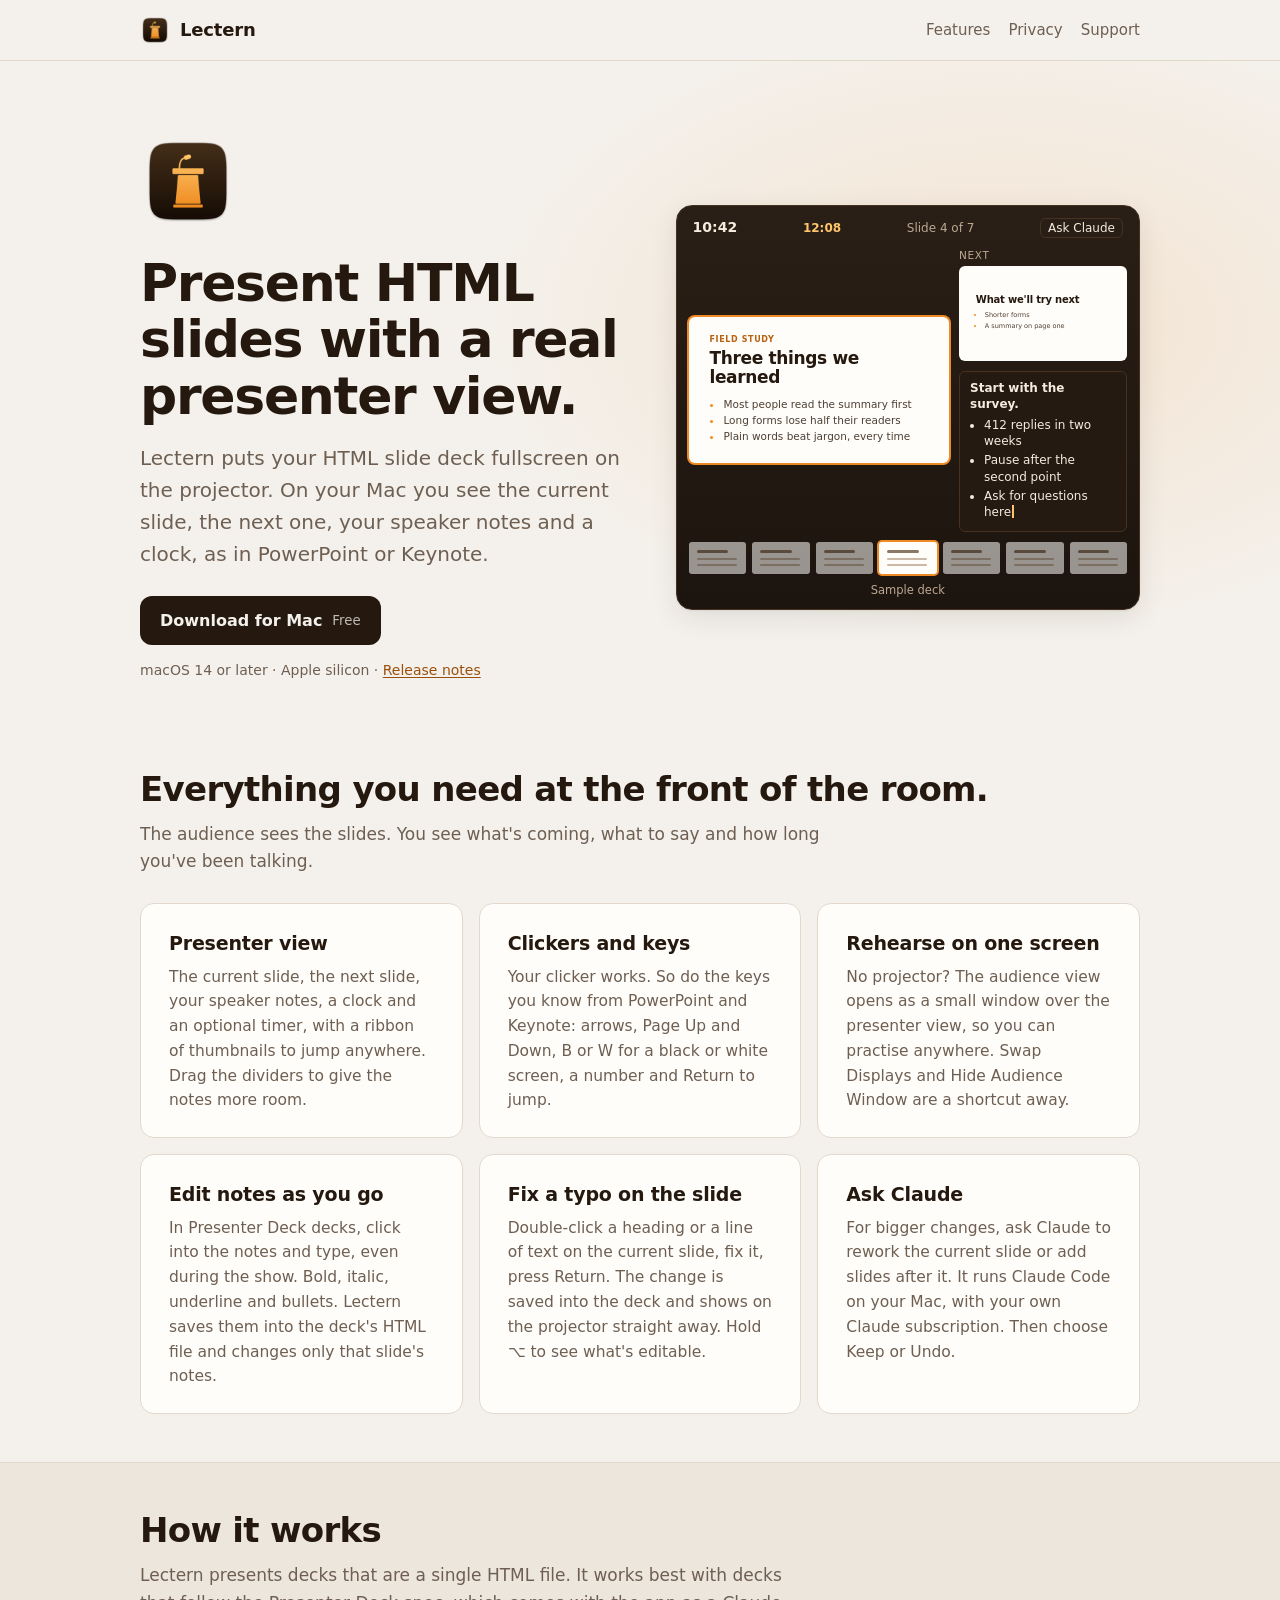
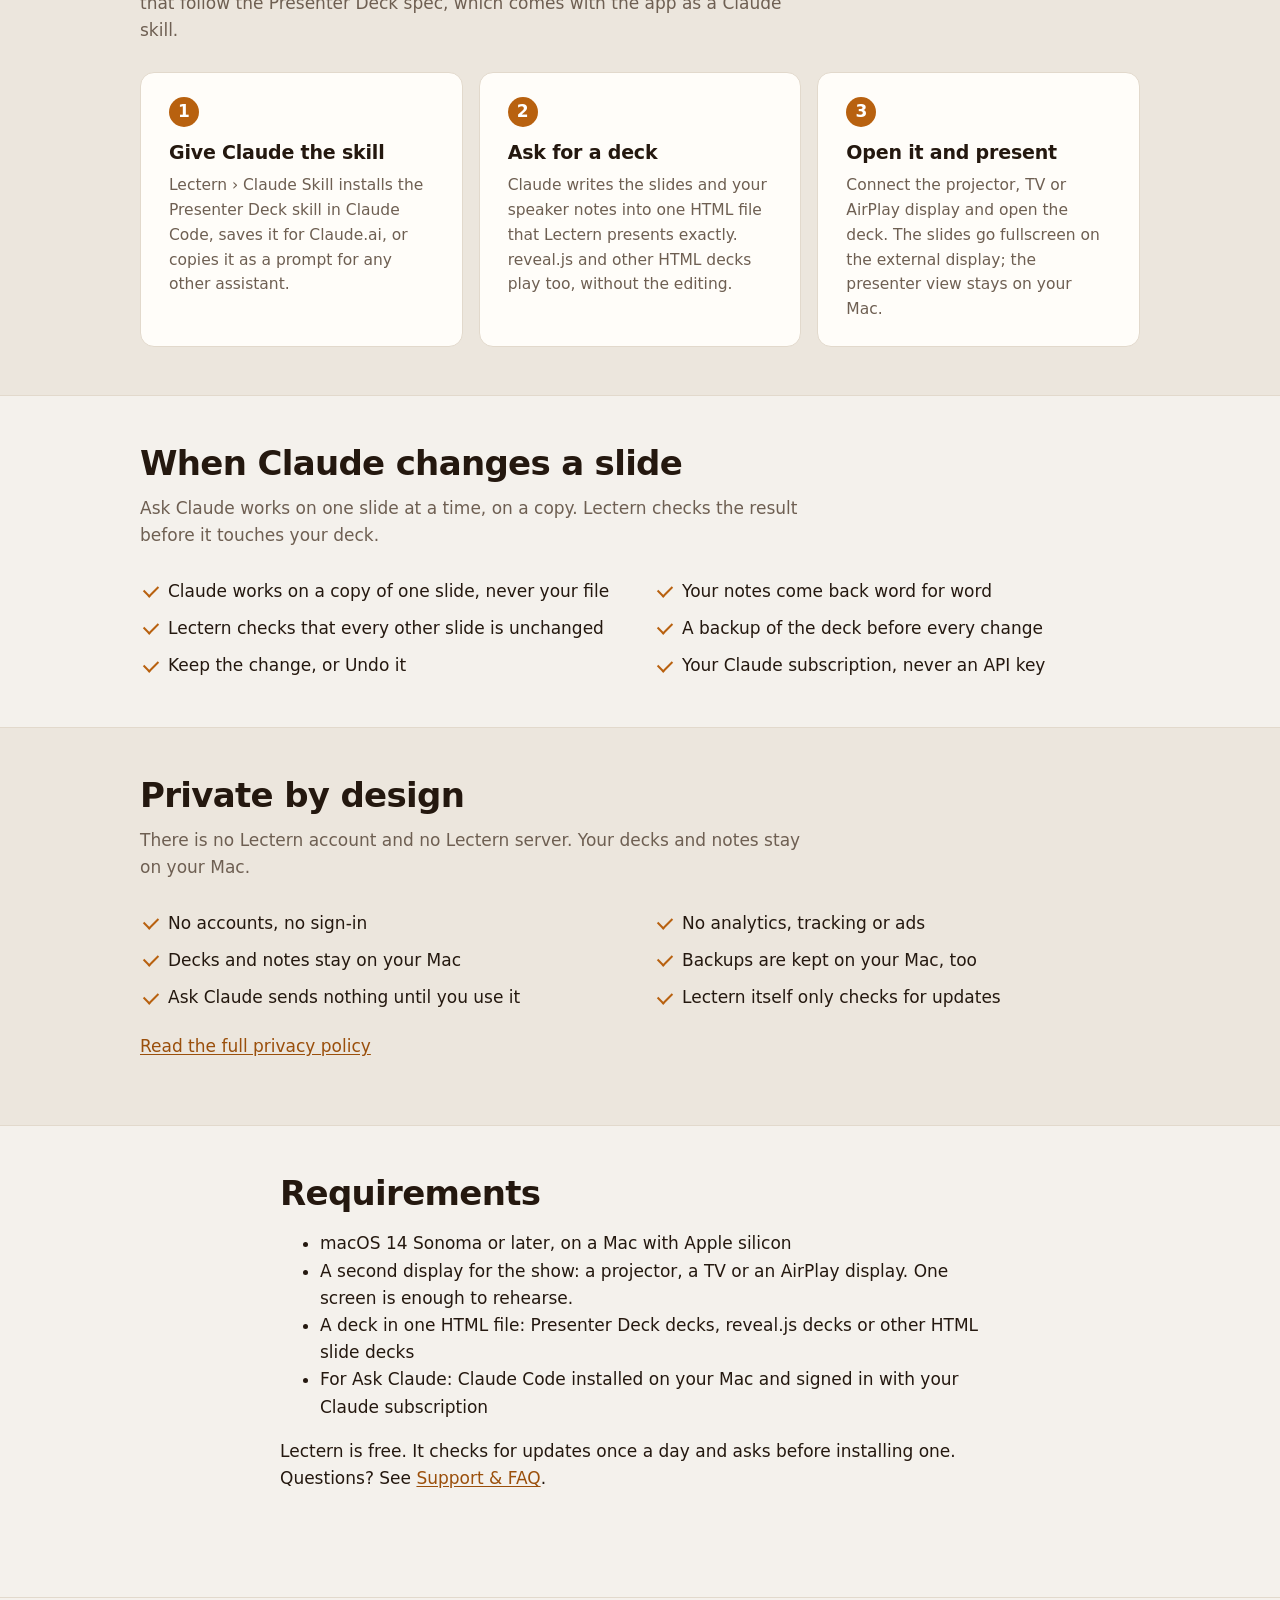
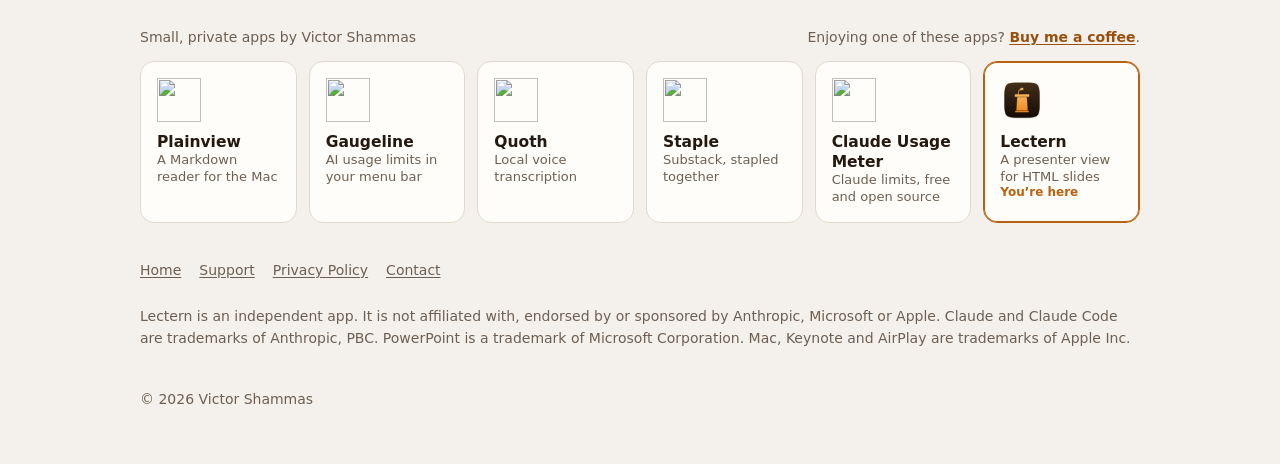
==== docs/index.html @ 452868f9 "Lectern website in docs/, and a README for the public repo The product, support and privacy pages fo" ====
<!doctype html>
<html lang="en">
<head>
<meta charset="utf-8">
<meta name="viewport" content="width=device-width, initial-scale=1">
<title>Lectern: a presenter view for HTML slides on your Mac</title>
<meta name="description" content="Lectern presents HTML slide decks on your Mac with a presenter view like PowerPoint's: current and next slide, speaker notes, a clock and thumbnails. Works with clickers. Edit notes during the show. Free download for macOS 14 or later.">
<meta name="color-scheme" content="light dark">
<meta property="og:title" content="Lectern">
<meta property="og:description" content="A presenter view for HTML slide decks on your Mac. The slides on the projector, your notes on your laptop.">
<meta property="og:image" content="https://victorshammas.com/lectern/icon.png">
<link rel="icon" type="image/png" href="favicon.png">
<link rel="apple-touch-icon" href="apple-touch-icon.png">
<link rel="stylesheet" href="style.css">
</head>
<body>
<header class="site-header">
  <div class="wrap">
    <a class="brand" href="./"><img src="icon.png" alt="" width="30" height="30">Lectern</a>
    <nav class="nav" aria-label="Main">
      <a href="#features" class="hide-sm">Features</a>
      <a href="#privacy" class="hide-sm">Privacy</a>
      <a href="support.html">Support</a>
    </nav>
  </div>
</header>

<main>
  <section class="hero">
    <div class="wrap">
      <div>
        <img class="hero-icon" src="icon.png" alt="Lectern app icon" width="96" height="96">
        <h1>Present HTML slides with a real presenter view.</h1>
        <p class="lede">Lectern puts your HTML slide deck fullscreen on the projector. On your Mac you see the current slide, the next one, your speaker notes and a clock, as in PowerPoint or Keynote.</p>
        <div class="cta-row">
          <a class="btn" href="https://github.com/victor-shammas/lectern/releases/latest/download/Lectern.dmg">Download for Mac <small>Free</small></a>
          <span class="fineprint">macOS 14 or later · Apple silicon · <a href="https://github.com/victor-shammas/lectern/releases/latest">Release notes</a></span>
        </div>
      </div>

      <figure class="mock" aria-label="Illustration of Lectern's presenter view with a sample deck" role="img">
        <div class="pv-top"><b>10:42</b><span class="pv-timer">12:08</span><span>Slide 4 of 7</span><span class="pv-ask">Ask Claude</span></div>
        <div class="pv-main">
          <div class="slide pv-current">
            <div class="kicker">Field study</div>
            <div class="title">Three things we learned</div>
            <ul><li>Most people read the summary first</li><li>Long forms lose half their readers</li><li>Plain words beat jargon, every time</li></ul>
          </div>
          <div class="pv-side">
            <div class="pv-next">
              <p class="pv-label">Next</p>
              <div class="slide"><div class="title">What we'll try next</div><ul><li>Shorter forms</li><li>A summary on page one</li></ul></div>
            </div>
            <div class="pv-notes">
              <p><strong>Start with the survey.</strong></p>
              <ul><li>412 replies in two weeks</li><li>Pause after the second point</li><li>Ask for questions here<span class="caret"></span></li></ul>
            </div>
          </div>
        </div>
        <div class="pv-ribbon" aria-hidden="true"><i></i><i></i><i></i><i class="on"></i><i></i><i></i><i></i></div>
        <p class="demo">Sample deck</p>
      </figure>
    </div>
  </section>

  <section id="features">
    <div class="wrap">
      <h2>Everything you need at the front of the room.</h2>
      <p class="section-lede">The audience sees the slides. You see what's coming, what to say and how long you've been talking.</p>
      <div class="grid">
        <div class="card"><h3>Presenter view</h3><p>The current slide, the next slide, your speaker notes, a clock and an optional timer, with a ribbon of thumbnails to jump anywhere. Drag the dividers to give the notes more room.</p></div>
        <div class="card"><h3>Clickers and keys</h3><p>Your clicker works. So do the keys you know from PowerPoint and Keynote: arrows, Page Up and Down, B or W for a black or white screen, a number and Return to jump.</p></div>
        <div class="card"><h3>Rehearse on one screen</h3><p>No projector? The audience view opens as a small window over the presenter view, so you can practise anywhere. Swap Displays and Hide Audience Window are a shortcut away.</p></div>
        <div class="card"><h3>Edit notes as you go</h3><p>In Presenter Deck decks, click into the notes and type, even during the show. Bold, italic, underline and bullets. Lectern saves them into the deck's HTML file and changes only that slide's notes.</p></div>
        <div class="card"><h3>Fix a typo on the slide</h3><p>Double-click a heading or a line of text on the current slide, fix it, press Return. The change is saved into the deck and shows on the projector straight away. Hold ⌥ to see what's editable.</p></div>
        <div class="card"><h3>Ask Claude</h3><p>For bigger changes, ask Claude to rework the current slide or add slides after it. It runs Claude Code on your Mac, with your own Claude subscription. Then choose Keep or Undo.</p></div>
      </div>
    </div>
  </section>

  <section class="band" id="how">
    <div class="wrap">
      <h2>How it works</h2>
      <p class="section-lede">Lectern presents decks that are a single HTML file. It works best with decks that follow the Presenter Deck spec, which comes with the app as a Claude skill.</p>
      <div class="steps">
        <div class="card"><h3>Give Claude the skill</h3><p>Lectern › Claude Skill installs the Presenter Deck skill in Claude Code, saves it for Claude.ai, or copies it as a prompt for any other assistant.</p></div>
        <div class="card"><h3>Ask for a deck</h3><p>Claude writes the slides and your speaker notes into one HTML file that Lectern presents exactly. reveal.js and other HTML decks play too, without the editing.</p></div>
        <div class="card"><h3>Open it and present</h3><p>Connect the projector, TV or AirPlay display and open the deck. The slides go fullscreen on the external display; the presenter view stays on your Mac.</p></div>
      </div>
    </div>
  </section>

  <section id="claude">
    <div class="wrap">
      <h2>When Claude changes a slide</h2>
      <p class="section-lede">Ask Claude works on one slide at a time, on a copy. Lectern checks the result before it touches your deck.</p>
      <ul class="checks">
        <li>Claude works on a copy of one slide, never your file</li>
        <li>Your notes come back word for word</li>
        <li>Lectern checks that every other slide is unchanged</li>
        <li>A backup of the deck before every change</li>
        <li>Keep the change, or Undo it</li>
        <li>Your Claude subscription, never an API key</li>
      </ul>
    </div>
  </section>

  <section class="band" id="privacy">
    <div class="wrap">
      <h2>Private by design</h2>
      <p class="section-lede">There is no Lectern account and no Lectern server. Your decks and notes stay on your Mac.</p>
      <ul class="checks">
        <li>No accounts, no sign-in</li>
        <li>No analytics, tracking or ads</li>
        <li>Decks and notes stay on your Mac</li>
        <li>Backups are kept on your Mac, too</li>
        <li>Ask Claude sends nothing until you use it</li>
        <li>Lectern itself only checks for updates</li>
      </ul>
      <p style="margin-top:22px"><a href="privacy.html">Read the full privacy policy</a></p>
    </div>
  </section>

  <section>
    <div class="wrap narrow">
      <h2>Requirements</h2>
      <ul>
        <li>macOS 14 Sonoma or later, on a Mac with Apple silicon</li>
        <li>A second display for the show: a projector, a TV or an AirPlay display. One screen is enough to rehearse.</li>
        <li>A deck in one HTML file: Presenter Deck decks, reveal.js decks or other HTML slide decks</li>
        <li>For Ask Claude: Claude Code installed on your Mac and signed in with your Claude subscription</li>
      </ul>
      <p>Lectern is free. It checks for updates once a day and asks before installing one. Questions? See <a href="support.html">Support &amp; FAQ</a>.</p>
    </div>
  </section>
</main>

<section class="app-bar" aria-label="Apps by Victor Shammas">
  <div class="wrap">
    <div class="app-bar-head">
      <p class="app-bar-title"><a href="https://victorshammas.com/apps/">Small, private apps by Victor Shammas</a></p>
      <p class="app-bar-coffee">Enjoying one of these apps? <a href="https://buymeacoffee.com/victorshammas">Buy me a coffee</a>.</p>
    </div>
    <div class="app-tiles">
      <a class="app-tile" href="https://victorshammas.com/plainview/"><img src="https://victorshammas.com/plainview/icon.png" alt="" width="44" height="44"><span><strong>Plainview</strong><small>A Markdown reader for the Mac</small></span></a>
      <a class="app-tile" href="https://victorshammas.com/gaugeline/"><img src="https://victorshammas.com/gaugeline/icon.png" alt="" width="44" height="44"><span><strong>Gaugeline</strong><small>AI usage limits in your menu bar</small></span></a>
      <a class="app-tile" href="https://victorshammas.com/quoth/"><img src="https://victorshammas.com/quoth/icon.png" alt="" width="44" height="44"><span><strong>Quoth</strong><small>Local voice transcription</small></span></a>
      <a class="app-tile" href="https://victorshammas.com/staple/"><img src="https://victorshammas.com/staple/icon.png" alt="" width="44" height="44"><span><strong>Staple</strong><small>Substack, stapled together</small></span></a>
      <a class="app-tile" href="https://victorshammas.com/claude-usage-meter/"><img src="https://victorshammas.com/claude-usage-meter/icon.png" alt="" width="44" height="44"><span><strong>Claude Usage Meter</strong><small>Claude limits, free and open source</small></span></a>
      <a class="app-tile current" aria-current="page" href="https://victorshammas.com/lectern/"><img src="icon.png" alt="" width="44" height="44"><span><strong>Lectern</strong><small>A presenter view for HTML slides</small><em>You’re here</em></span></a>
    </div>
  </div>
</section>

<footer>
  <div class="wrap">
    <nav aria-label="Footer"><a href="./">Home</a><a href="support.html">Support</a><a href="privacy.html">Privacy Policy</a><a href="mailto:contact+lectern@victorshammas.com">Contact</a></nav>
    <p>Lectern is an independent app. It is not affiliated with, endorsed by or sponsored by Anthropic, Microsoft or Apple. Claude and Claude Code are trademarks of Anthropic, PBC. PowerPoint is a trademark of Microsoft Corporation. Mac, Keynote and AirPlay are trademarks of Apple Inc.</p>
    <p>© 2026 Victor Shammas</p>
  </div>
</footer>
</body>
</html>
---- docs/style.css ----
/* Lectern site: one stylesheet, no external fonts, scripts or trackers. Shared with Plainview, Gaugeline and Quoth, apart from the hero mock. */
:root {
  /* Brand palette, matching the app icon: espresso (#46321F → #1C140E), amber (#FFC56A → #EE8A25), cream (#FFF1DC). */
  --bg: #f4f1ec;
  --surface: #fffdf9;
  --surface-2: #ece6dd;
  --text: #24180f;
  --muted: #6e5f52;
  --line: #e2d9cc;
  --accent: #b8610f;
  --accent-ink: #ffffff;
  --link: #9a4f0b;
  --glow: rgba(238, 138, 37, .14);
  --ok: #3fa66b;
  --warn: #e8a33a;
  --bad: #e0563a;
  --track: #e7dfd3;
  --code-bg: #ede6dc;
  --shadow: 0 1px 2px rgba(36, 24, 15, .06), 0 8px 28px rgba(36, 24, 15, .09);
  --radius: 14px;
  color-scheme: light dark;
}
@media (prefers-color-scheme: dark) {
  :root {
    --bg: #1c140e;
    --surface: #2a1f16;
    --surface-2: #241a12;
    --text: #f6ebdd;
    --muted: #bca892;
    --line: #46321f;
    --accent: #ffb457;
    --accent-ink: #1c140e;
    --link: #ffc56a;
    --glow: rgba(255, 197, 106, .12);
    --track: #46321f;
    --code-bg: #33261b;
    --shadow: 0 1px 2px rgba(0, 0, 0, .35), 0 10px 30px rgba(0, 0, 0, .4);
  }
}

* { box-sizing: border-box; }
html { -webkit-text-size-adjust: 100%; }
body {
  margin: 0;
  background: var(--bg);
  color: var(--text);
  font: 17px/1.6 -apple-system, BlinkMacSystemFont, "SF Pro Text", "Segoe UI", system-ui, sans-serif;
  -webkit-font-smoothing: antialiased;
}
a { color: var(--link); text-underline-offset: 2px; }
a:hover { text-decoration-thickness: 2px; }
img { max-width: 100%; height: auto; }
code, kbd {
  font: .9em/1.4 ui-monospace, "SF Mono", Menlo, monospace;
  background: var(--code-bg);
  border-radius: 6px;
  padding: .12em .4em;
  overflow-wrap: anywhere;
}
pre {
  background: var(--code-bg);
  border-radius: 10px;
  padding: 14px 16px;
  overflow-x: auto;
  font: 14px/1.5 ui-monospace, "SF Mono", Menlo, monospace;
}
pre code { background: none; padding: 0; }

.wrap { max-width: 1040px; margin: 0 auto; padding: 0 20px; }
.narrow { max-width: 760px; }

/* Header */
.site-header { border-bottom: 1px solid var(--line); background: color-mix(in srgb, var(--bg) 88%, transparent); position: sticky; top: 0; backdrop-filter: saturate(160%) blur(12px); -webkit-backdrop-filter: saturate(160%) blur(12px); z-index: 10; }
.site-header .wrap { display: flex; align-items: center; justify-content: space-between; gap: 16px; height: 60px; }
.brand { display: flex; align-items: center; gap: 10px; font-weight: 700; font-size: 18px; color: var(--text); text-decoration: none; letter-spacing: -.01em; }
.brand img { width: 30px; height: 30px; }
.nav { display: flex; gap: 18px; font-size: 15px; }
.nav a { color: var(--muted); text-decoration: none; }
.nav a:hover, .nav a[aria-current="page"] { color: var(--text); }

/* Hero */
.hero { padding: 72px 0 40px; background: radial-gradient(60% 70% at 78% 40%, var(--glow), transparent 70%); }
.hero .wrap { display: grid; grid-template-columns: 1.05fr 1fr; gap: 48px; align-items: center; }
.hero-icon { width: 96px; height: 96px; margin-bottom: 18px; }
h1 { font-size: clamp(34px, 5vw, 52px); line-height: 1.08; letter-spacing: -.025em; margin: 0 0 18px; }
.lede { font-size: 20px; color: var(--muted); margin: 0 0 26px; max-width: 34em; }
.cta-row { display: flex; flex-wrap: wrap; align-items: center; gap: 14px 18px; }
.btn {
  display: inline-flex; align-items: center; gap: 10px;
  background: var(--text); color: var(--bg);
  padding: 12px 20px; border-radius: 12px;
  font-weight: 600; text-decoration: none; font-size: 16px;
}
.btn:hover { opacity: .9; }
.btn small { font-weight: 500; opacity: .75; }
.fineprint { color: var(--muted); font-size: 14px; }

/* Presenter view mock (pure CSS, sample deck): the laptop screen during a show. */
.mock { margin: 0; background: linear-gradient(#2a1f16, #1c140e); border: 1px solid #46321f; border-radius: 16px; box-shadow: var(--shadow); padding: 12px 12px 10px; color: #f6ebdd; font-size: 12px; line-height: 1.35; }
.pv-top { display: flex; justify-content: space-between; align-items: center; gap: 10px; padding: 0 4px 10px; color: #bca892; font-variant-numeric: tabular-nums; }
.pv-top b { color: #f6ebdd; font-weight: 600; font-size: 14px; }
.pv-top .pv-timer { color: #ffc56a; font-weight: 600; }
.pv-top .pv-ask { border: 1px solid #46321f; border-radius: 6px; padding: 1px 7px; color: #f6ebdd; }
.pv-main { display: grid; grid-template-columns: 1.55fr 1fr; gap: 10px; align-items: center; }
.pv-side { display: grid; grid-template-rows: auto 1fr; gap: 10px; min-width: 0; }
.slide { background: #fffdf9; color: #24180f; border-radius: 6px; aspect-ratio: 16 / 9; padding: 7% 8%; overflow: hidden; display: flex; flex-direction: column; justify-content: center; }
.slide .kicker { color: #b8610f; font-weight: 700; font-size: 8px; letter-spacing: .08em; text-transform: uppercase; margin-bottom: 4px; }
.slide .title { font-weight: 700; font-size: 17px; letter-spacing: -.02em; line-height: 1.1; margin-bottom: 8px; }
.slide ul { margin: 0; padding-left: 14px; font-size: 10.5px; color: #4d3f33; }
.slide li { margin: 2px 0; }
.slide li::marker { color: #ee8a25; }
.pv-current { box-shadow: 0 0 0 2px #ee8a25; }
.pv-label { color: #bca892; font-size: 10.5px; text-transform: uppercase; letter-spacing: .06em; margin: 0 0 4px; }
.pv-next .slide { padding: 9% 10%; }
.pv-next .slide .title { font-size: 10px; margin-bottom: 4px; }
.pv-next .slide ul { font-size: 6.5px; padding-left: 9px; }
.pv-notes { background: #241a12; border: 1px solid #46321f; border-radius: 6px; padding: 8px 10px; font-size: 12px; min-height: 0; }
.pv-notes p { margin: 0 0 5px; }
.pv-notes ul { margin: 0; padding-left: 14px; }
.pv-notes li { margin: 0 0 3px; }
.pv-notes .caret { display: inline-block; width: 1.5px; height: 1.05em; background: #ffc56a; vertical-align: -.15em; margin-left: 1px; }
.pv-ribbon { display: grid; grid-template-columns: repeat(7, 1fr); gap: 6px; margin-top: 10px; }
.pv-ribbon i { aspect-ratio: 16 / 9; border-radius: 3px; background: #fffdf9; opacity: .55; position: relative; }
.pv-ribbon i::before, .pv-ribbon i::after { content: ""; position: absolute; left: 14%; height: 9%; border-radius: 2px; background: #c9b9a6; }
.pv-ribbon i::before { top: 26%; width: 55%; background: #8a7865; }
.pv-ribbon i::after { top: 48%; width: 70%; box-shadow: 0 6px 0 #c9b9a6; }
.pv-ribbon i.on { opacity: 1; box-shadow: 0 0 0 2px #ee8a25; }
.mock .demo { color: #bca892; font-size: 11.5px; text-align: center; margin: 9px 0 0; }

/* Sections */
section { padding: 48px 0; }
h2 { font-size: clamp(26px, 3.4vw, 34px); letter-spacing: -.02em; line-height: 1.15; margin: 0 0 12px; }
h3 { font-size: 19px; margin: 0 0 6px; letter-spacing: -.01em; }
.section-lede { color: var(--muted); margin: 0 0 28px; max-width: 40em; }
.grid { display: grid; grid-template-columns: repeat(3, 1fr); gap: 16px; }
.card { background: var(--surface); border: 1px solid var(--line); border-radius: var(--radius); padding: 24px 28px; }
.card p { margin: 0; color: var(--muted); font-size: 15.5px; }
.steps { counter-reset: s; display: grid; grid-template-columns: repeat(3, 1fr); gap: 16px; }
.steps .card::before { counter-increment: s; content: counter(s); display: inline-grid; place-items: center; width: 30px; height: 30px; border-radius: 50%; background: var(--accent); color: var(--accent-ink); font-weight: 700; margin-bottom: 10px; }
.band { background: var(--surface-2); border-block: 1px solid var(--line); }
.checks { list-style: none; padding: 0; margin: 0; display: grid; grid-template-columns: 1fr 1fr; gap: 10px 28px; }
.checks li { padding-left: 28px; position: relative; }
.checks li::before { content: ""; position: absolute; left: 4px; top: .45em; width: 12px; height: 7px; border-left: 2.5px solid var(--accent); border-bottom: 2.5px solid var(--accent); transform: rotate(-45deg); }

/* Docs pages */
.doc { padding: 48px 0 24px; }
.doc h1 { font-size: clamp(30px, 4.4vw, 42px); }
.doc h2 { font-size: 24px; margin-top: 40px; }
.doc h3 { margin-top: 26px; }
.doc p, .doc li { color: var(--text); }
.doc .meta-line { color: var(--muted); margin-top: -6px; }
.tldr { background: var(--surface); border: 1px solid var(--line); border-left: 4px solid var(--accent); border-radius: 10px; padding: 18px 28px; margin: 24px 0; }
.tldr ul { margin: 8px 0 0; padding-left: 20px; }
table { width: 100%; border-collapse: collapse; margin: 16px 0; font-size: 15.5px; display: block; overflow-x: auto; }
th, td { text-align: left; vertical-align: top; padding: 10px 12px; border-bottom: 1px solid var(--line); }
th { color: var(--muted); font-weight: 600; font-size: 14px; }
details { background: var(--surface); border: 1px solid var(--line); border-radius: 12px; padding: 6px 28px; margin: 12px 0; }
details[open] { padding-bottom: 18px; }
summary { cursor: pointer; font-weight: 600; padding: 14px 0; list-style-position: inside; }
summary::-webkit-details-marker { margin-right: 6px; }
details > :not(summary) { margin-left: 0; margin-right: 0; }
summary::marker { color: var(--muted); }
.toc { display: flex; flex-wrap: wrap; gap: 8px; margin: 18px 0 8px; padding: 0; list-style: none; }
.toc a { display: inline-block; padding: 6px 12px; border: 1px solid var(--line); border-radius: 999px; text-decoration: none; color: var(--text); font-size: 14.5px; background: var(--surface); }

/* Footer */
footer { border-top: 1px solid var(--line); margin-top: 40px; padding: 28px 0 40px; color: var(--muted); font-size: 14px; }
footer .wrap { display: grid; gap: 10px; }
footer nav { display: flex; flex-wrap: wrap; gap: 18px; }
footer a { color: var(--muted); }

@media (max-width: 820px) {
  details, .card, .tldr { padding-left: 20px; padding-right: 20px; }
  .hero { padding-top: 40px; }
  .hero .wrap, .grid, .steps { grid-template-columns: 1fr; }
  .hero .wrap { gap: 32px; }
  .checks { grid-template-columns: 1fr; }
  .nav { gap: 14px; }
}
@media (max-width: 600px) {
  .stack thead { display: none; }
  .stack, .stack tbody, .stack tr, .stack td { display: block; width: 100%; }
  .stack tr { border-bottom: 1px solid var(--line); padding: 8px 0; }
  .stack td { border: 0; padding: 4px 0; }
  .stack td:first-child { font-weight: 600; }
  .stack td:not(:first-child)::before { content: attr(data-label) ": "; color: var(--muted); font-weight: 600; }
}
@media (max-width: 420px) {
  .nav a.hide-sm { display: none; }
  body { font-size: 16px; }
  .lede { font-size: 18px; }
}

/* App bar: the family of apps, shared by every site (Plainview, Gaugeline, Quoth, Staple, Claude Usage Meter, Lectern). */
.app-bar { border-top: 1px solid var(--line); margin-top: 40px; padding: 28px 0 8px; }
.app-bar + footer { margin-top: 0; border-top: 0; }
.app-bar-title { color: var(--muted); font-size: 14px; margin: 0 0 12px; }
.app-bar-head { display: flex; flex-wrap: wrap; justify-content: space-between; align-items: baseline; gap: 4px 18px; margin: 0 0 12px; }
.app-bar-head p { margin: 0; color: var(--muted); font-size: 14px; }
.app-bar-title a { color: inherit; text-decoration: none; }
.app-bar-title a:hover { color: var(--text); text-decoration: underline; }
.app-bar-coffee a { color: var(--link); font-weight: 600; }
.app-tiles { display: grid; grid-template-columns: repeat(6, 1fr); gap: 12px; }
.app-tile { display: flex; align-items: center; gap: 12px; padding: 12px 14px; border: 1px solid var(--line); border-radius: var(--radius); background: var(--surface); color: var(--text); text-decoration: none; }
.app-tile:hover { border-color: var(--accent); }
.app-tile img { width: 44px; height: 44px; flex: none; }
.app-tile span { display: grid; line-height: 1.3; }
.app-tile strong { font-size: 15.5px; }
.app-tile small { color: var(--muted); font-size: 13px; }
.app-tile em { color: var(--accent); font-size: 12px; font-style: normal; font-weight: 600; }
.app-tile.current { box-shadow: inset 0 0 0 1px var(--accent); border-color: var(--accent); }
/* Six across: stack icon over text so the names fit. */
@media (min-width: 1001px) {
  .app-tile { flex-direction: column; align-items: flex-start; gap: 10px; padding: 16px; }
}
@media (max-width: 1000px) { .app-tiles { grid-template-columns: repeat(3, 1fr); } }
@media (max-width: 760px) { .app-tiles { grid-template-columns: 1fr 1fr; } }
@media (max-width: 560px) { .app-tiles { grid-template-columns: 1fr; } }

/* Keyboard shortcut table (support page) */
.keys td:first-child { white-space: nowrap; }
.keys kbd { margin-right: 2px; }
@media (max-width: 420px) {
  .mock { padding: 10px 8px 8px; }
  .pv-main { grid-template-columns: 1fr; }
  .pv-side { grid-template-columns: 1fr 1.2fr; grid-template-rows: none; }
}
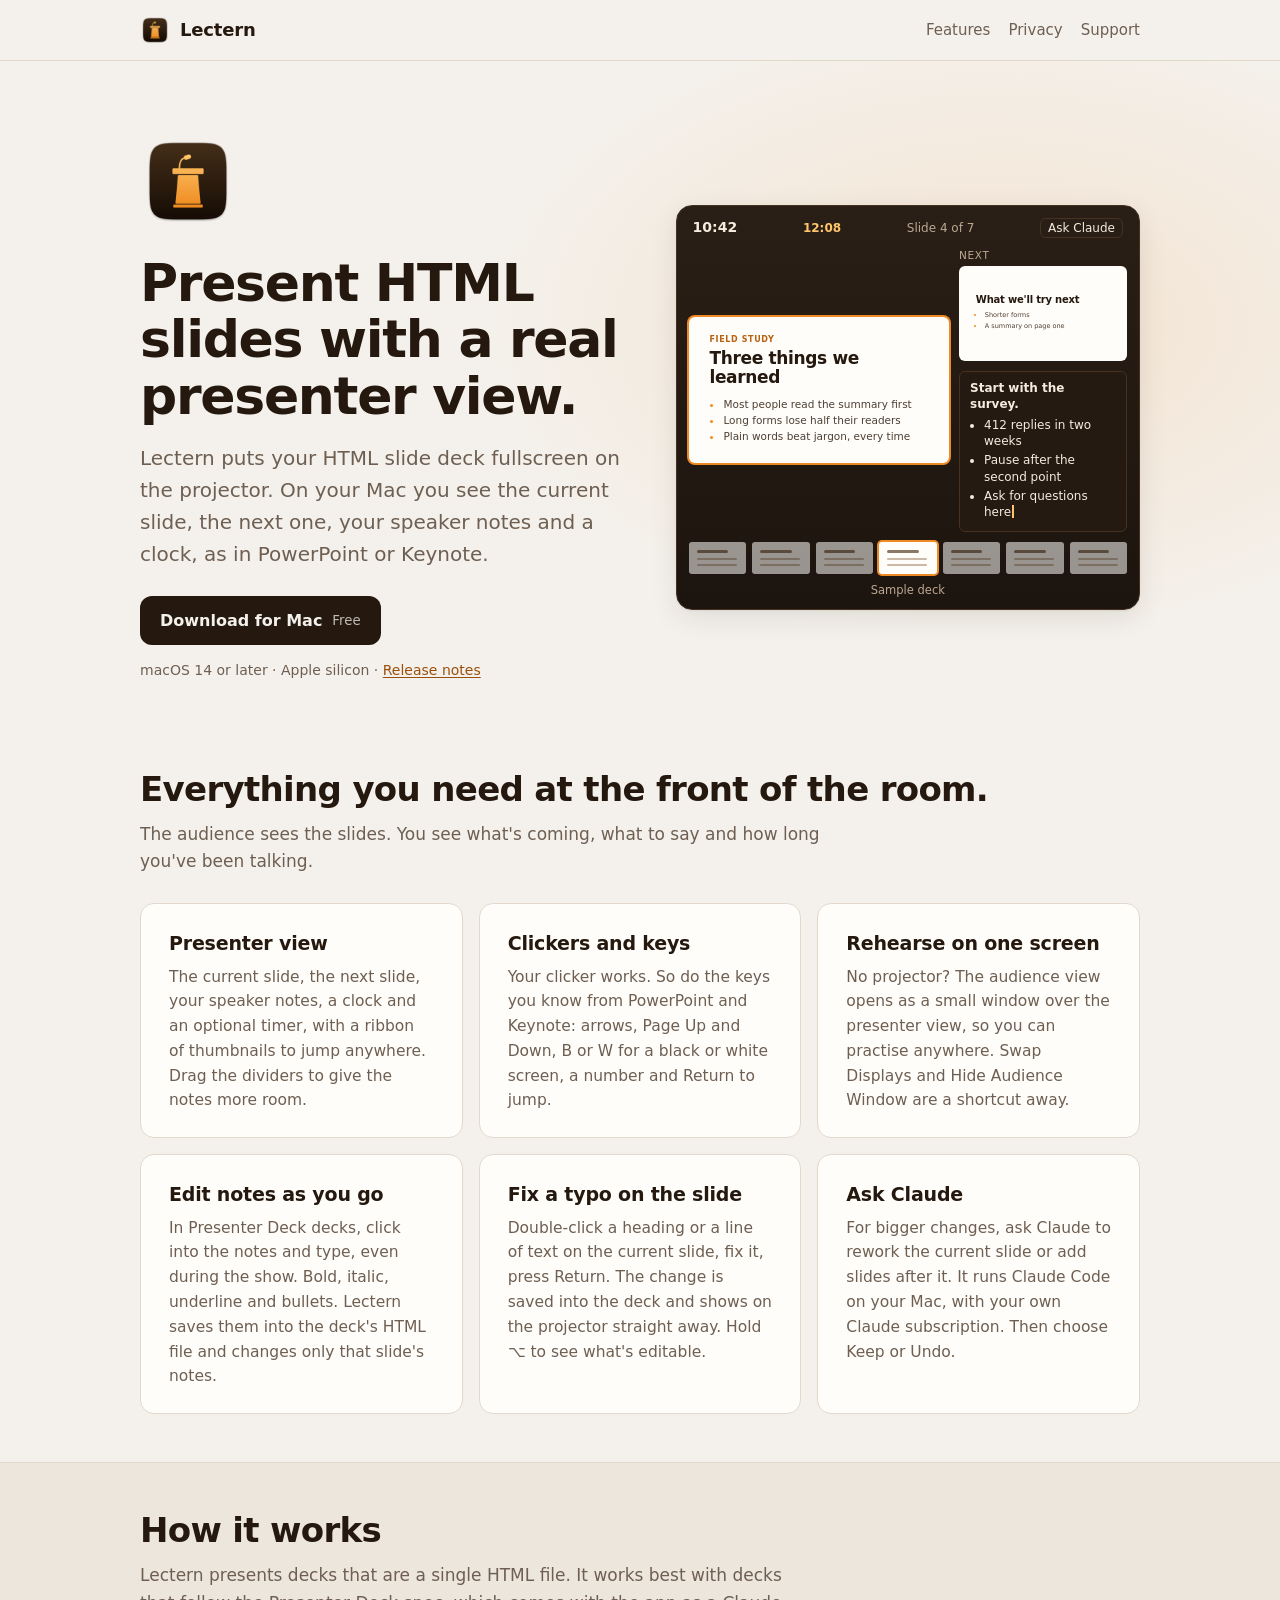
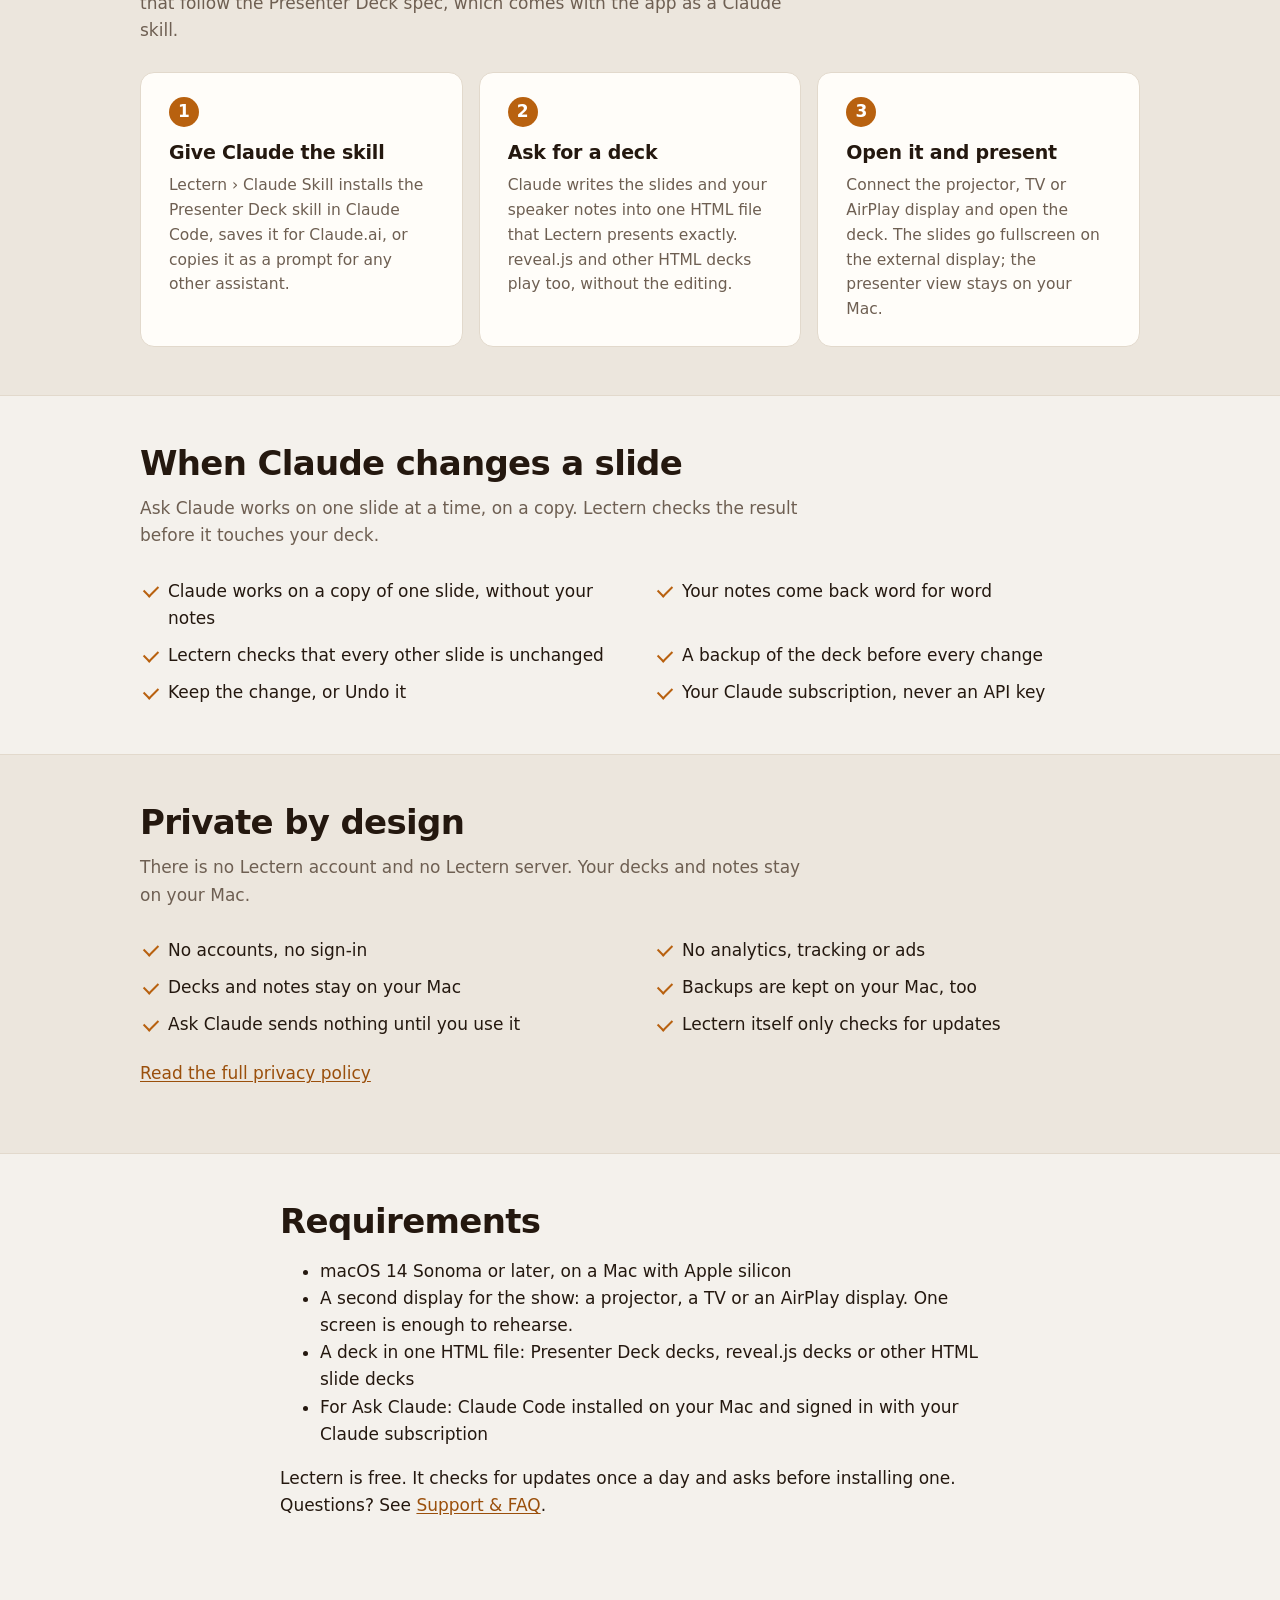
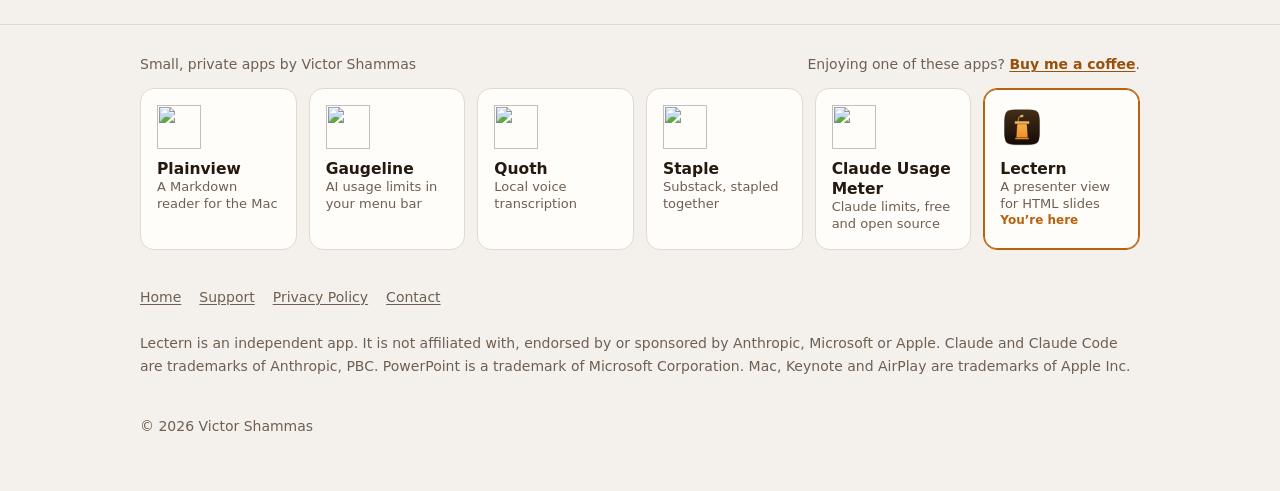
==== commit 15e5ef7c: "Ask Claude copy: Claude never receives any speaker notes The privacy and support pages now list exac" ====
--- a/docs/index.html
+++ b/docs/index.html
@@ -95,7 +95,7 @@
       <h2>When Claude changes a slide</h2>
       <p class="section-lede">Ask Claude works on one slide at a time, on a copy. Lectern checks the result before it touches your deck.</p>
       <ul class="checks">
-        <li>Claude works on a copy of one slide, never your file</li>
+        <li>Claude works on a copy of one slide, without your notes</li>
         <li>Your notes come back word for word</li>
         <li>Lectern checks that every other slide is unchanged</li>
         <li>A backup of the deck before every change</li>
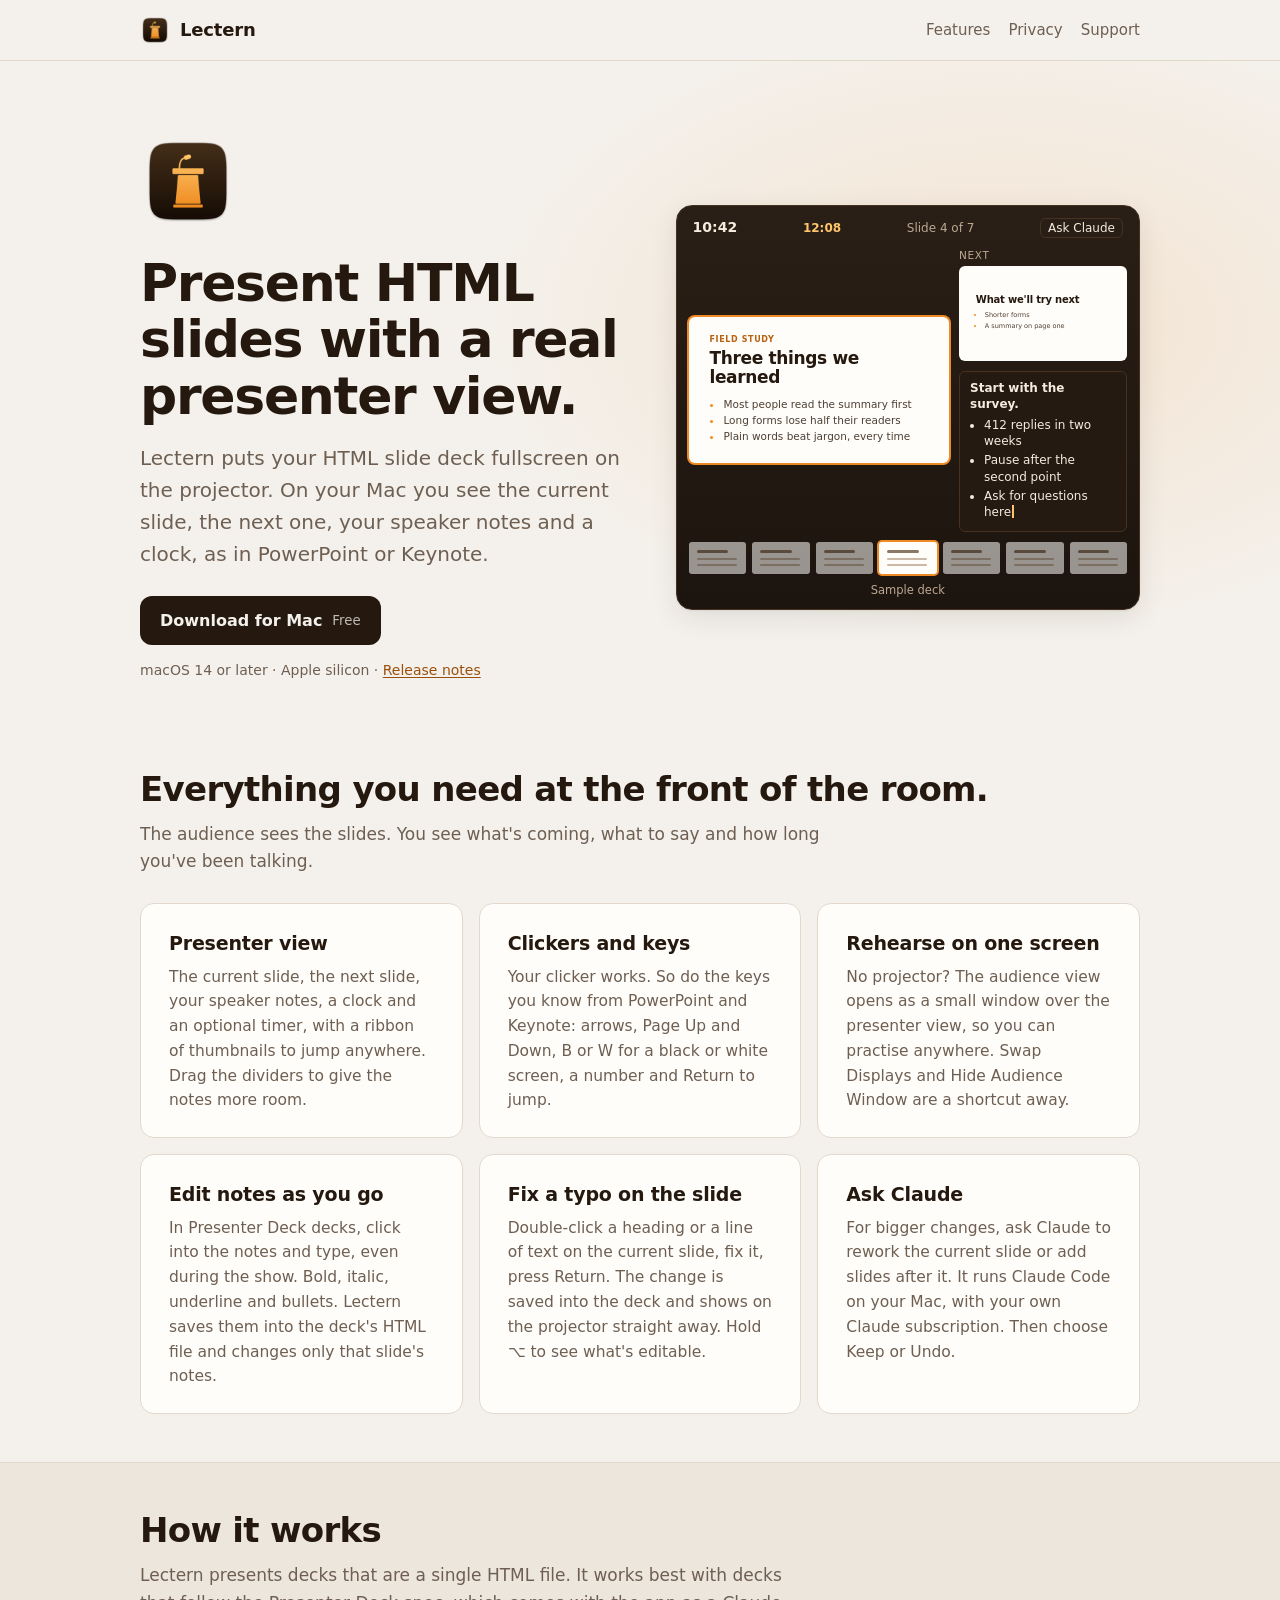
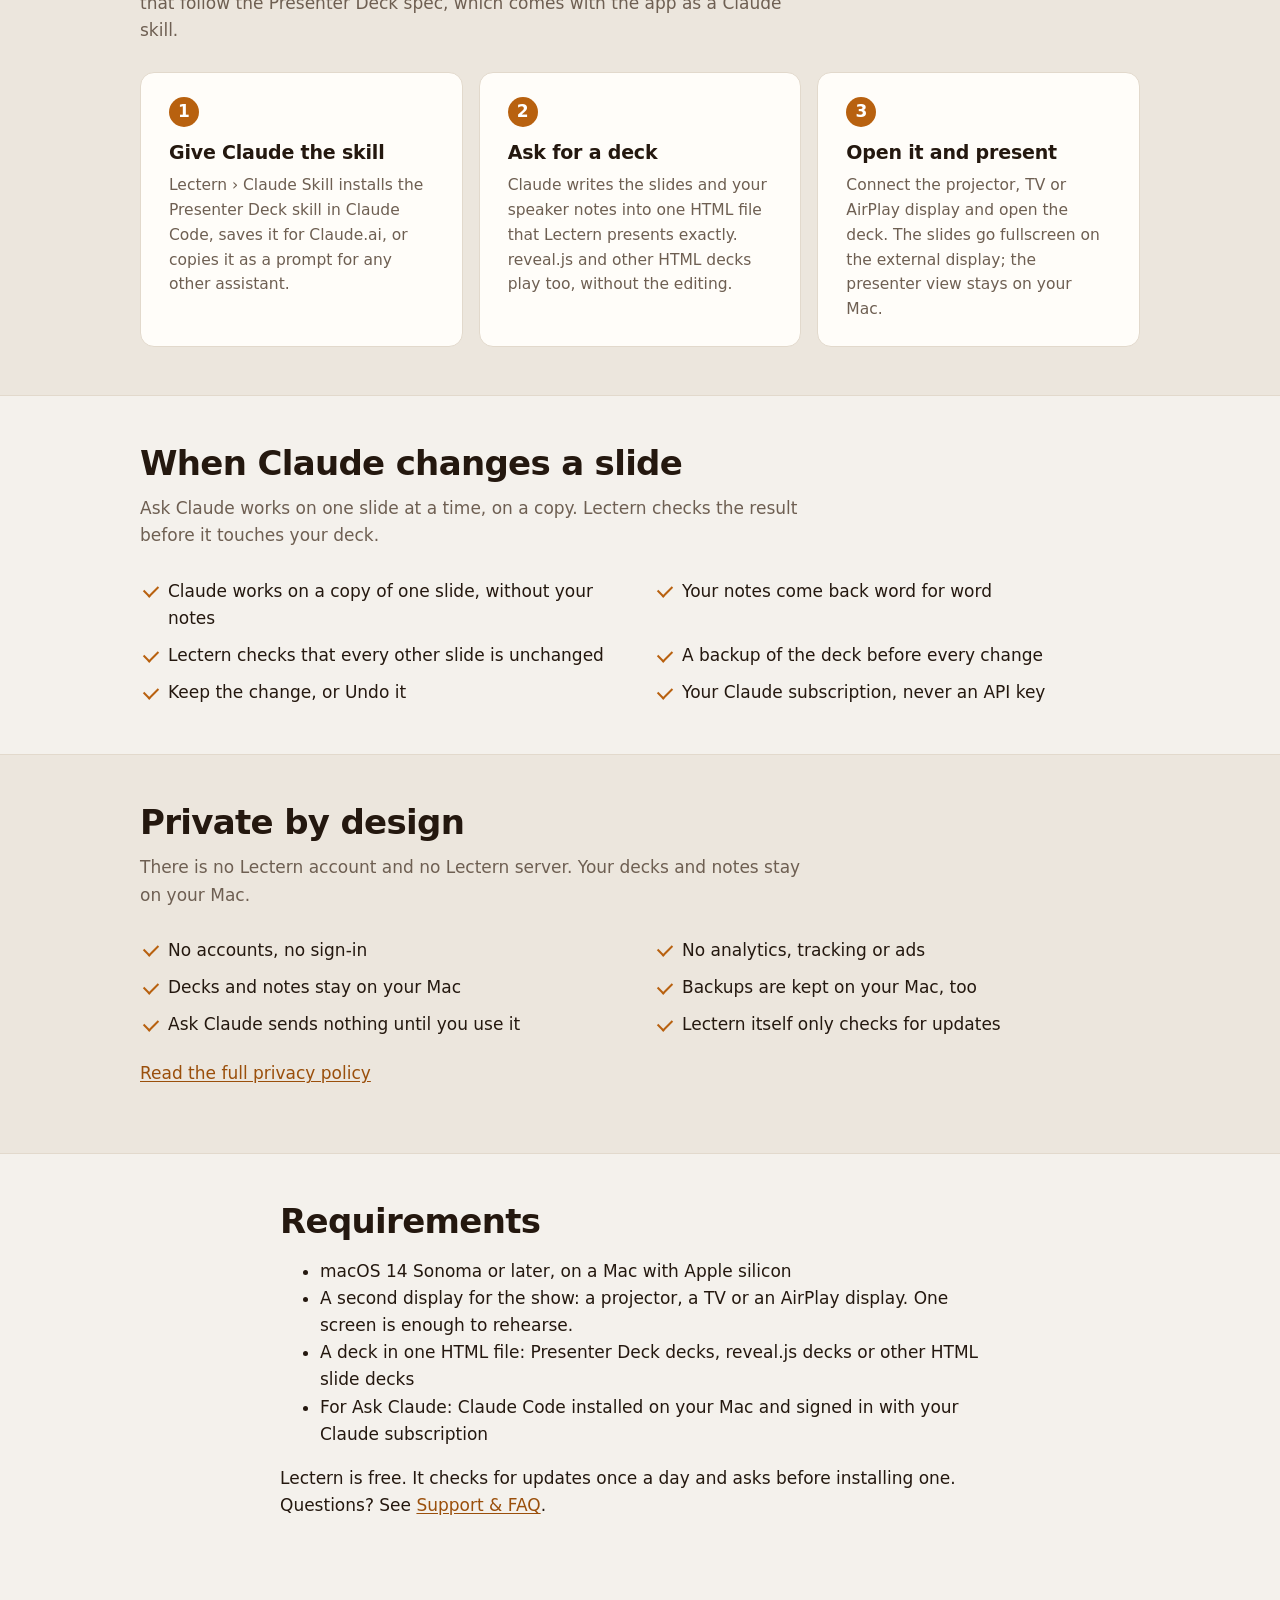
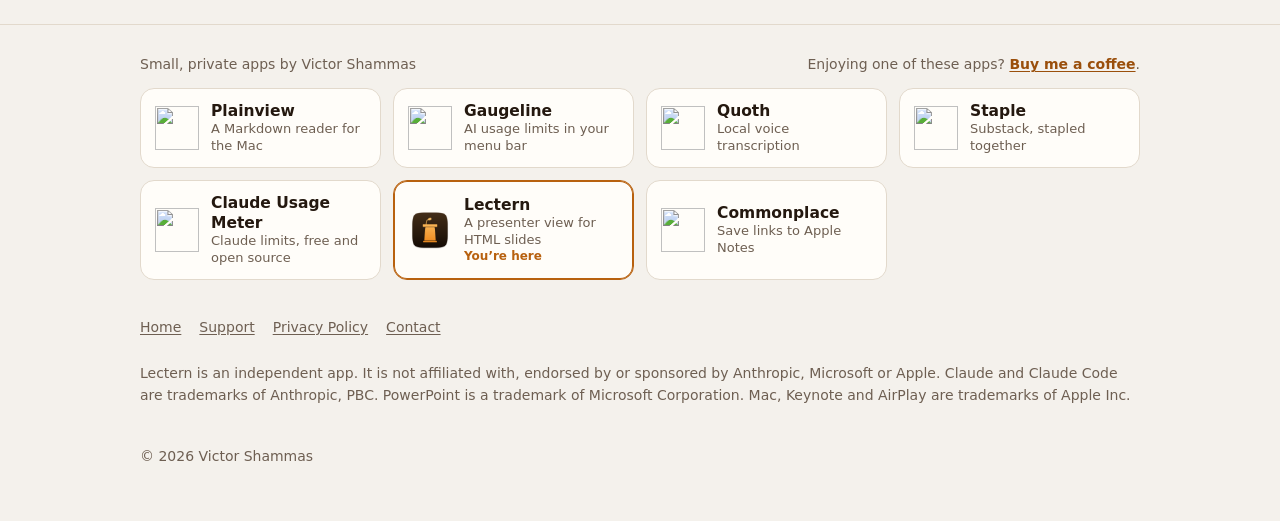
==== commit 6115227c: "App bar: add Commonplace; four across, then three Adds a Commonplace tile (victorshammas.com/commonp" ====
--- a/docs/index.html
+++ b/docs/index.html
@@ -148,6 +148,7 @@
       <a class="app-tile" href="https://victorshammas.com/staple/"><img src="https://victorshammas.com/staple/icon.png" alt="" width="44" height="44"><span><strong>Staple</strong><small>Substack, stapled together</small></span></a>
       <a class="app-tile" href="https://victorshammas.com/claude-usage-meter/"><img src="https://victorshammas.com/claude-usage-meter/icon.png" alt="" width="44" height="44"><span><strong>Claude Usage Meter</strong><small>Claude limits, free and open source</small></span></a>
       <a class="app-tile current" aria-current="page" href="https://victorshammas.com/lectern/"><img src="icon.png" alt="" width="44" height="44"><span><strong>Lectern</strong><small>A presenter view for HTML slides</small><em>You’re here</em></span></a>
+      <a class="app-tile" href="https://victorshammas.com/commonplace/"><img src="https://victorshammas.com/commonplace/icon.png" alt="" width="44" height="44"><span><strong>Commonplace</strong><small>Save links to Apple Notes</small></span></a>
     </div>
   </div>
 </section>
--- a/docs/style.css
+++ b/docs/style.css
@@ -191,7 +191,7 @@
   .lede { font-size: 18px; }
 }
 
-/* App bar: the family of apps, shared by every site (Plainview, Gaugeline, Quoth, Staple, Claude Usage Meter, Lectern). */
+/* App bar: the family of apps, shared by every site (Plainview, Gaugeline, Quoth, Staple, Claude Usage Meter, Lectern, Commonplace). */
 .app-bar { border-top: 1px solid var(--line); margin-top: 40px; padding: 28px 0 8px; }
 .app-bar + footer { margin-top: 0; border-top: 0; }
 .app-bar-title { color: var(--muted); font-size: 14px; margin: 0 0 12px; }
@@ -200,7 +200,7 @@
 .app-bar-title a { color: inherit; text-decoration: none; }
 .app-bar-title a:hover { color: var(--text); text-decoration: underline; }
 .app-bar-coffee a { color: var(--link); font-weight: 600; }
-.app-tiles { display: grid; grid-template-columns: repeat(6, 1fr); gap: 12px; }
+.app-tiles { display: grid; grid-template-columns: repeat(4, 1fr); gap: 12px; }
 .app-tile { display: flex; align-items: center; gap: 12px; padding: 12px 14px; border: 1px solid var(--line); border-radius: var(--radius); background: var(--surface); color: var(--text); text-decoration: none; }
 .app-tile:hover { border-color: var(--accent); }
 .app-tile img { width: 44px; height: 44px; flex: none; }
@@ -209,10 +209,7 @@
 .app-tile small { color: var(--muted); font-size: 13px; }
 .app-tile em { color: var(--accent); font-size: 12px; font-style: normal; font-weight: 600; }
 .app-tile.current { box-shadow: inset 0 0 0 1px var(--accent); border-color: var(--accent); }
-/* Six across: stack icon over text so the names fit. */
-@media (min-width: 1001px) {
-  .app-tile { flex-direction: column; align-items: flex-start; gap: 10px; padding: 16px; }
-}
+/* Seven apps: four across, then three; icon beside the text. */
 @media (max-width: 1000px) { .app-tiles { grid-template-columns: repeat(3, 1fr); } }
 @media (max-width: 760px) { .app-tiles { grid-template-columns: 1fr 1fr; } }
 @media (max-width: 560px) { .app-tiles { grid-template-columns: 1fr; } }
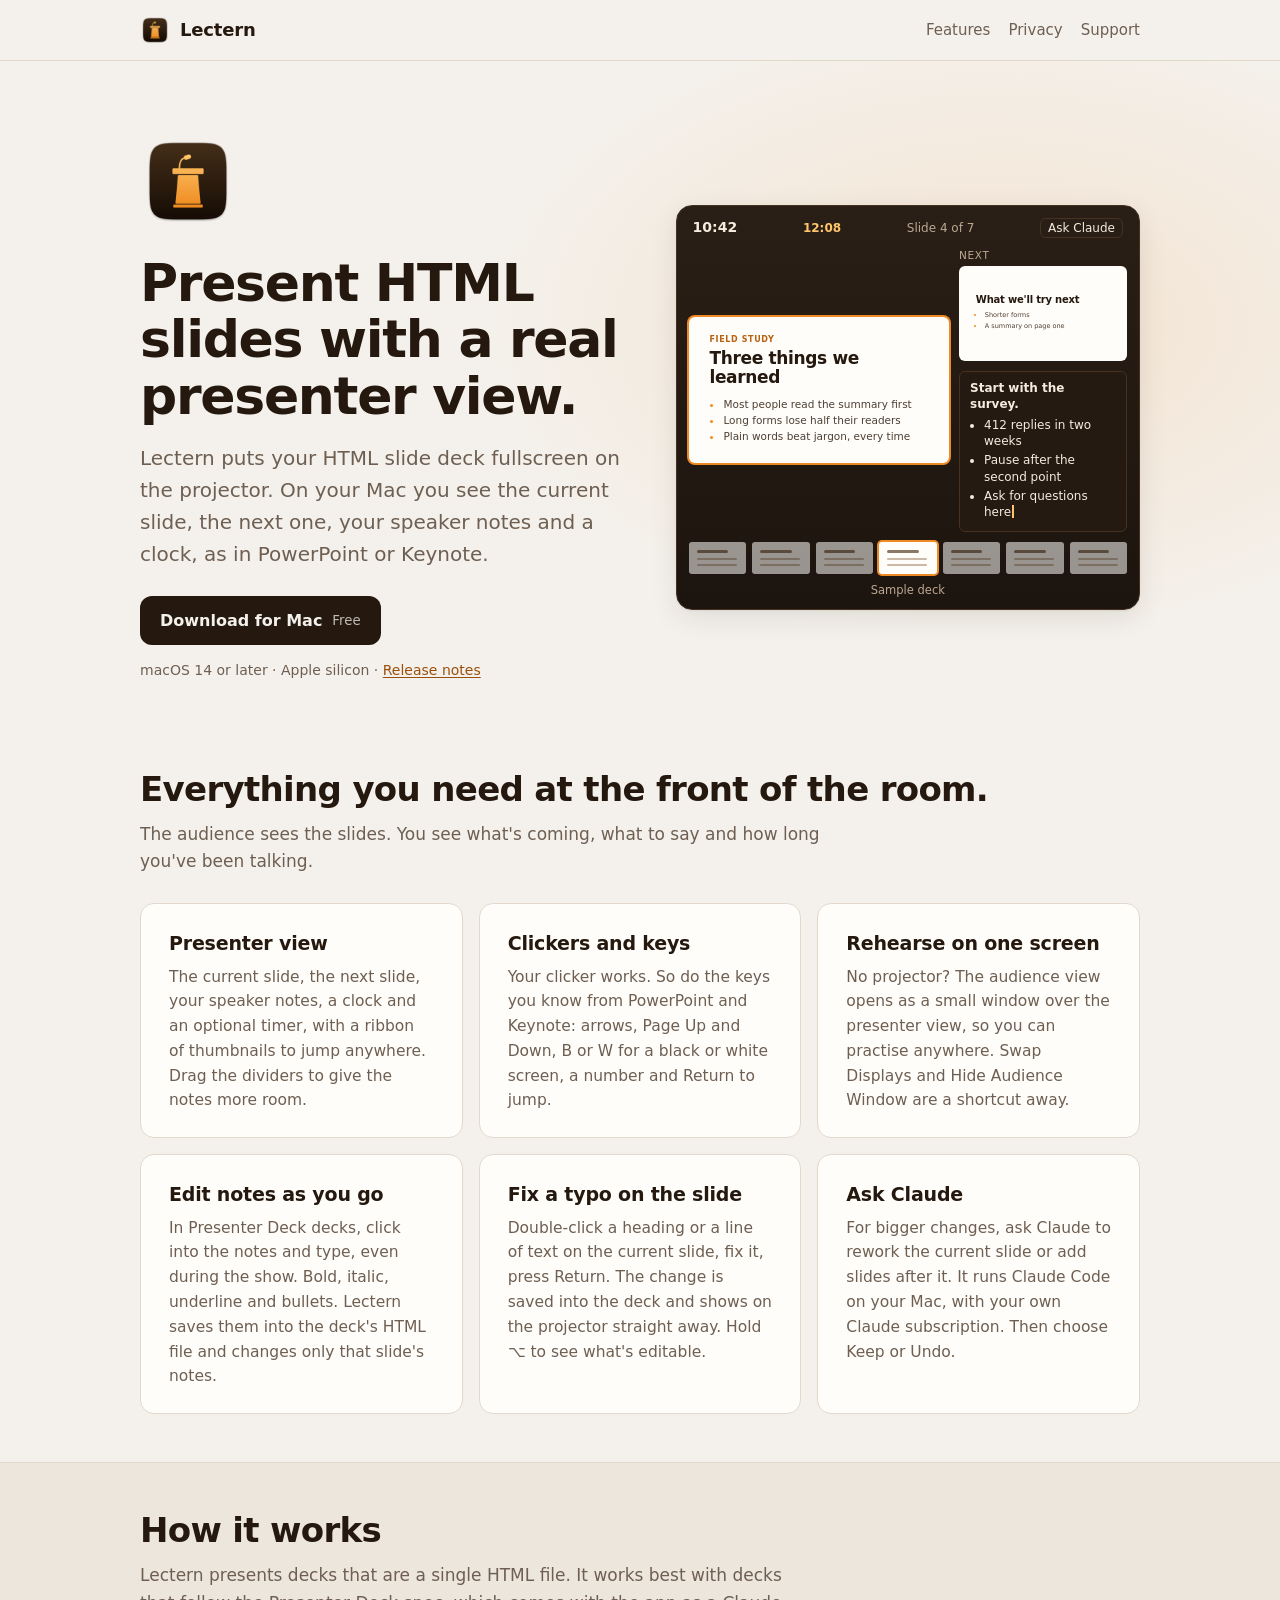
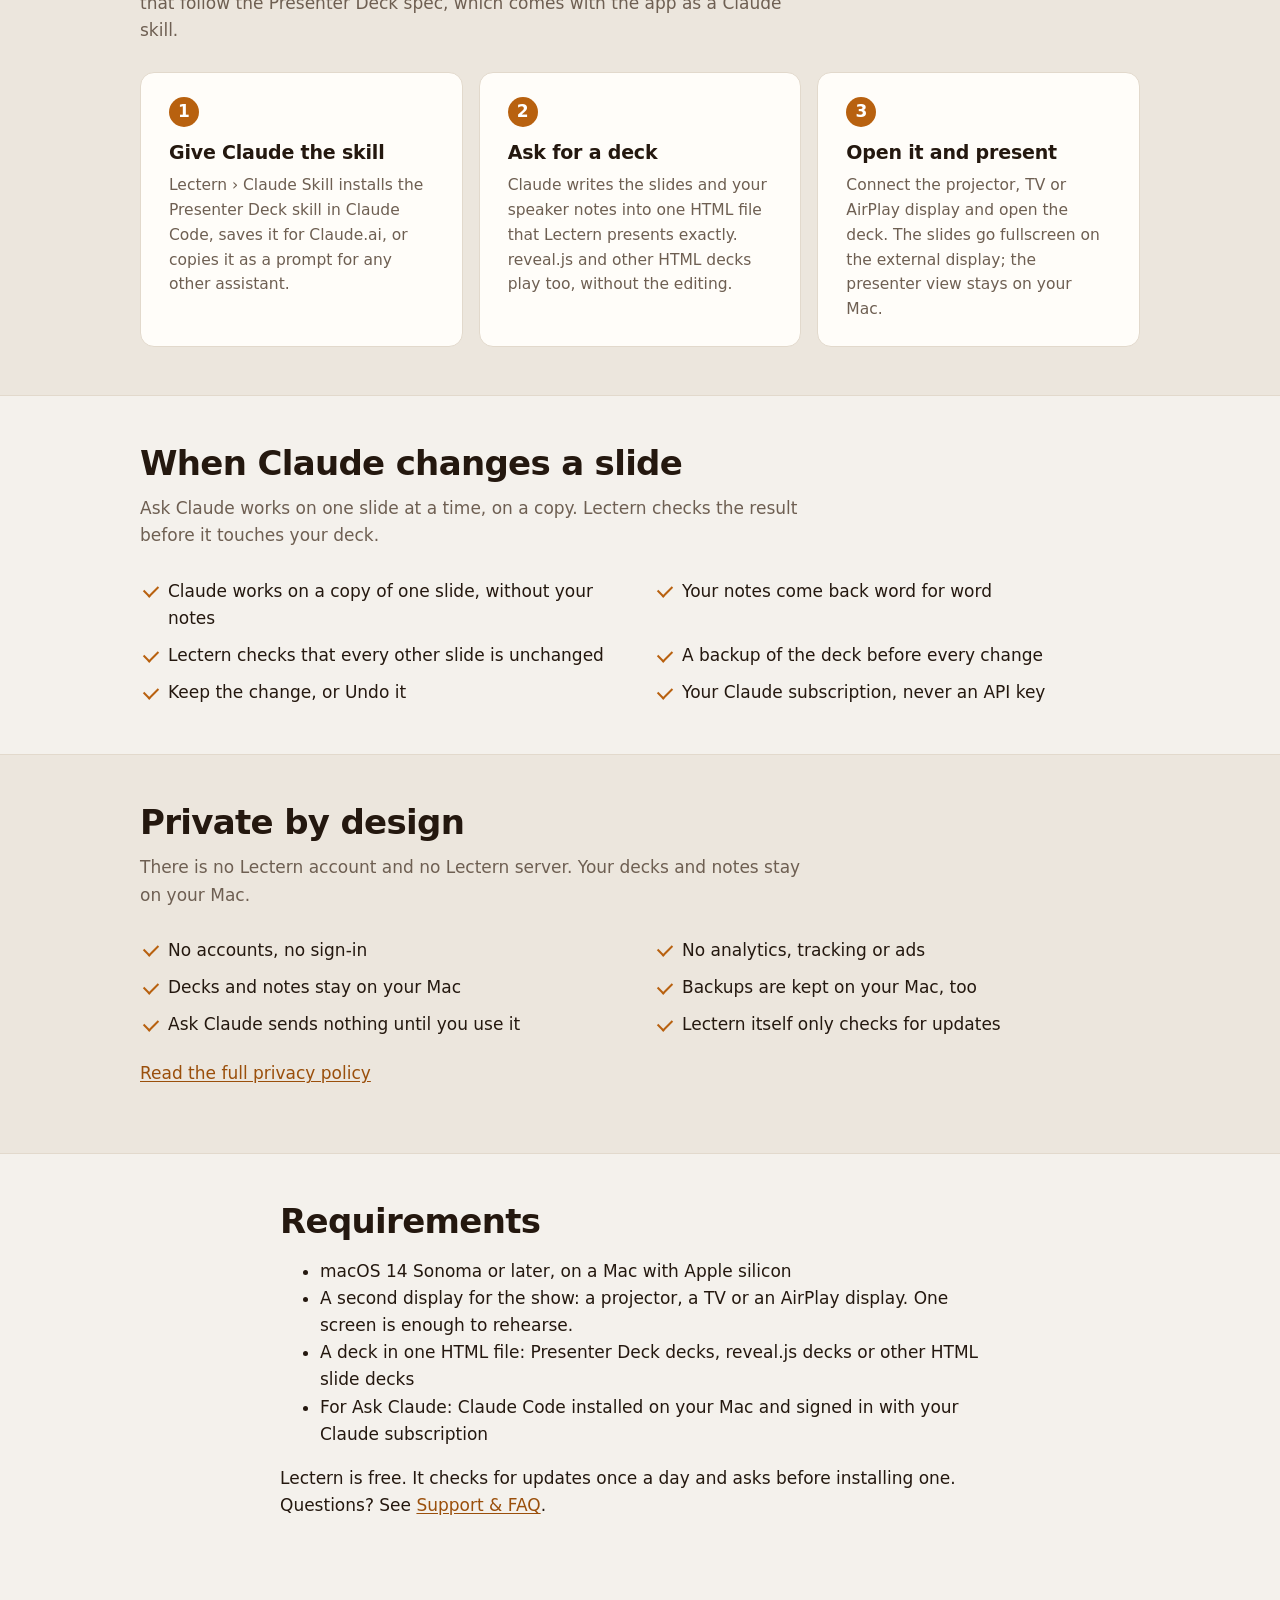
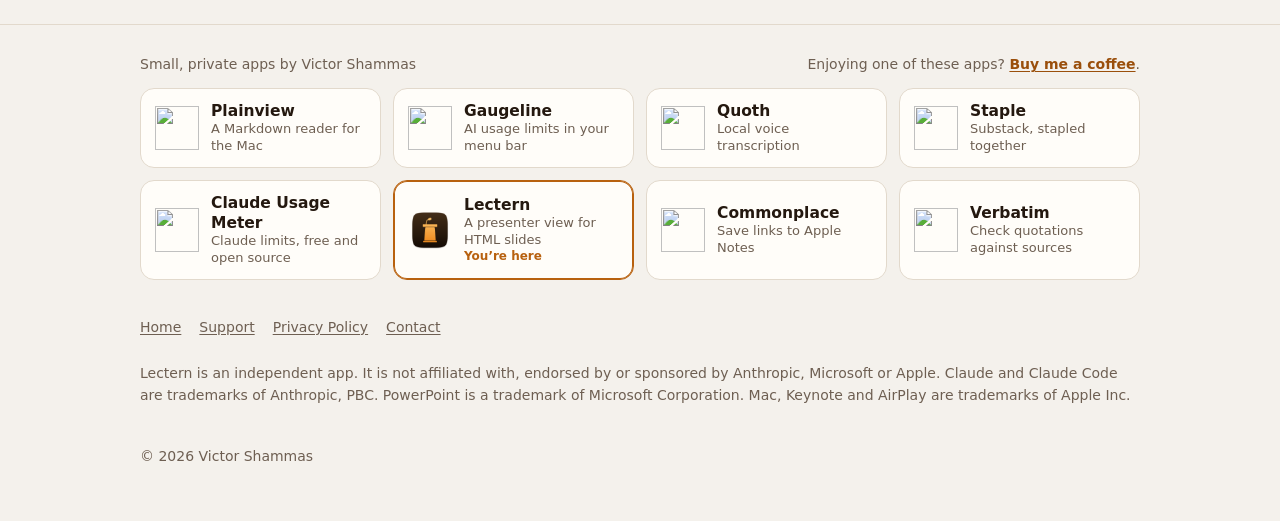
==== commit 7cd66f6d: "App bar: add Verbatim Co-Authored-By: Claude Opus 5.5 <noreply@anthropic.com> Claude-Session: https:" ====
--- a/docs/index.html
+++ b/docs/index.html
@@ -149,6 +149,7 @@
       <a class="app-tile" href="https://victorshammas.com/claude-usage-meter/"><img src="https://victorshammas.com/claude-usage-meter/icon.png" alt="" width="44" height="44"><span><strong>Claude Usage Meter</strong><small>Claude limits, free and open source</small></span></a>
       <a class="app-tile current" aria-current="page" href="https://victorshammas.com/lectern/"><img src="icon.png" alt="" width="44" height="44"><span><strong>Lectern</strong><small>A presenter view for HTML slides</small><em>You’re here</em></span></a>
       <a class="app-tile" href="https://victorshammas.com/commonplace/"><img src="https://victorshammas.com/commonplace/icon.png" alt="" width="44" height="44"><span><strong>Commonplace</strong><small>Save links to Apple Notes</small></span></a>
+      <a class="app-tile" href="https://victorshammas.com/verbatim/"><img src="https://victorshammas.com/verbatim/icon.png" alt="" width="44" height="44"><span><strong>Verbatim</strong><small>Check quotations against sources</small></span></a>
     </div>
   </div>
 </section>
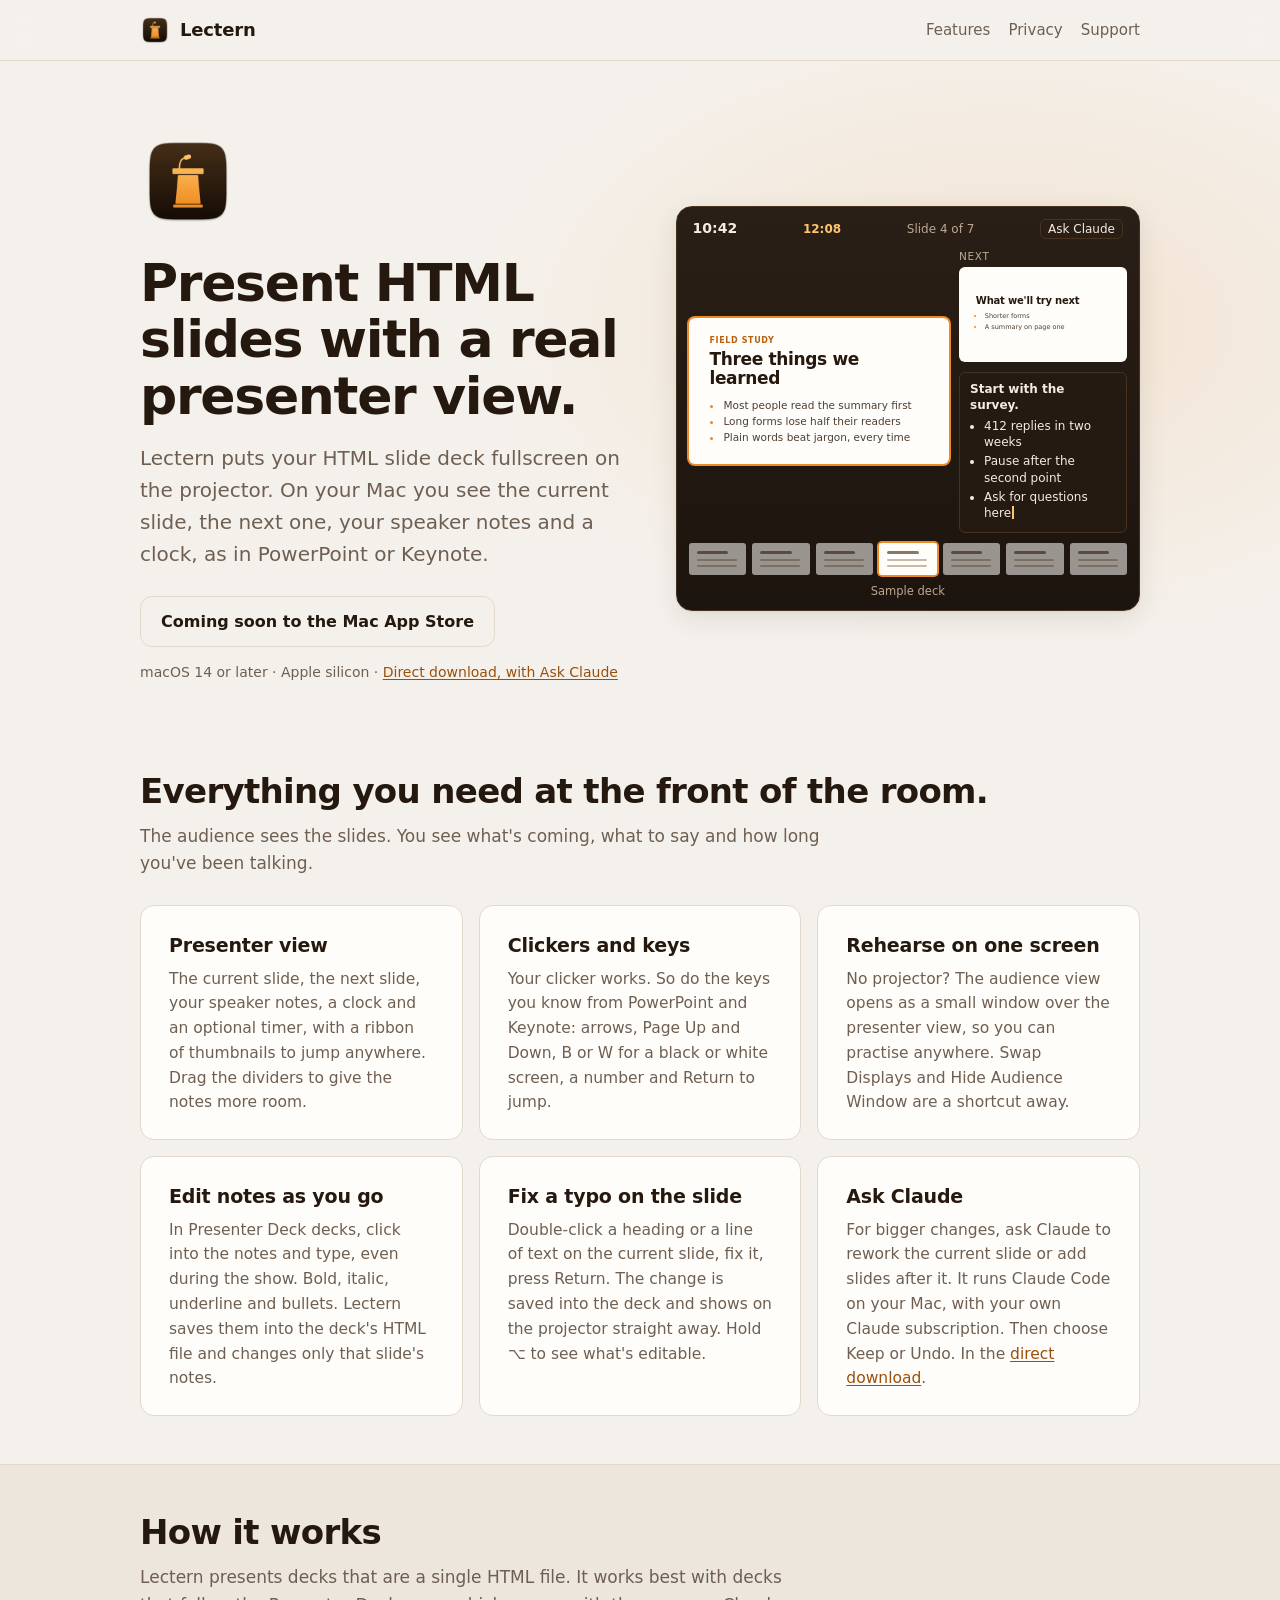
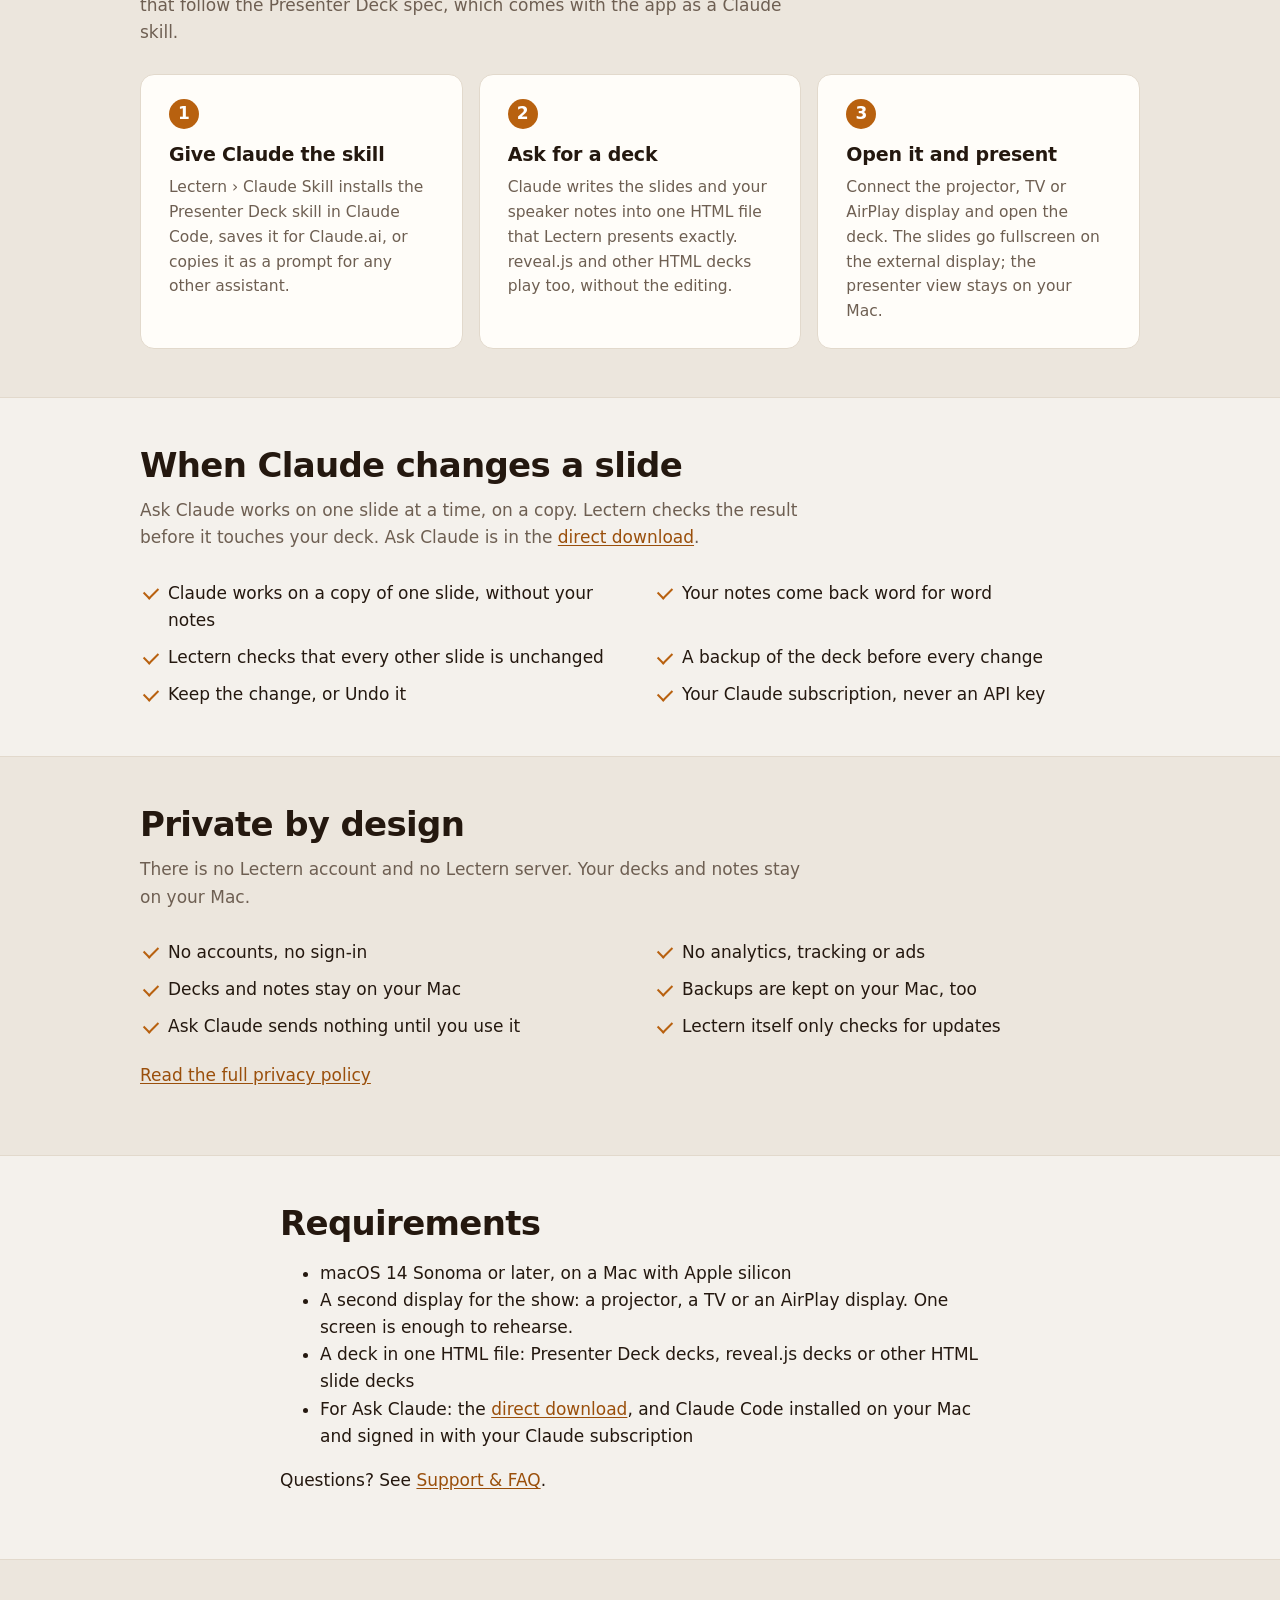
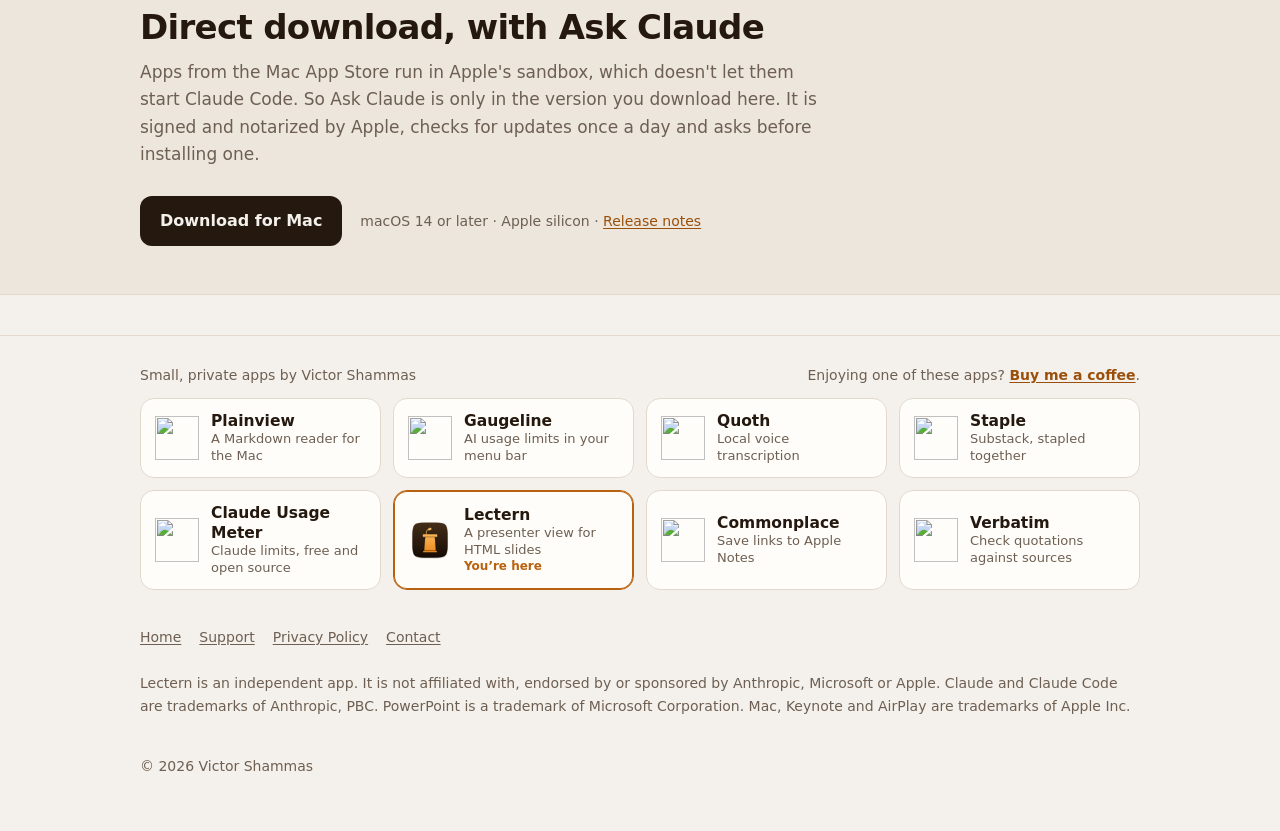
==== commit 13b20894: "Coming soon to the Mac App Store; the direct download keeps Ask Claude The hero now points to the Ma" ====
--- a/docs/index.html
+++ b/docs/index.html
@@ -4,7 +4,7 @@
 <meta charset="utf-8">
 <meta name="viewport" content="width=device-width, initial-scale=1">
 <title>Lectern: a presenter view for HTML slides on your Mac</title>
-<meta name="description" content="Lectern presents HTML slide decks on your Mac with a presenter view like PowerPoint's: current and next slide, speaker notes, a clock and thumbnails. Works with clickers. Edit notes during the show. Free download for macOS 14 or later.">
+<meta name="description" content="Lectern presents HTML slide decks on your Mac with a presenter view like PowerPoint's: current and next slide, speaker notes, a clock and thumbnails. Works with clickers. Edit notes during the show. Coming soon to the Mac App Store, for macOS 14 or later.">
 <meta name="color-scheme" content="light dark">
 <meta property="og:title" content="Lectern">
 <meta property="og:description" content="A presenter view for HTML slide decks on your Mac. The slides on the projector, your notes on your laptop.">
@@ -33,8 +33,8 @@
         <h1>Present HTML slides with a real presenter view.</h1>
         <p class="lede">Lectern puts your HTML slide deck fullscreen on the projector. On your Mac you see the current slide, the next one, your speaker notes and a clock, as in PowerPoint or Keynote.</p>
         <div class="cta-row">
-          <a class="btn" href="https://github.com/victor-shammas/lectern/releases/latest/download/Lectern.dmg">Download for Mac <small>Free</small></a>
-          <span class="fineprint">macOS 14 or later · Apple silicon · <a href="https://github.com/victor-shammas/lectern/releases/latest">Release notes</a></span>
+          <span class="btn btn-soon">Coming soon to the Mac App Store</span>
+          <span class="fineprint">macOS 14 or later · Apple silicon · <a href="#download">Direct download, with Ask Claude</a></span>
         </div>
       </div>
 
@@ -73,7 +73,7 @@
         <div class="card"><h3>Rehearse on one screen</h3><p>No projector? The audience view opens as a small window over the presenter view, so you can practise anywhere. Swap Displays and Hide Audience Window are a shortcut away.</p></div>
         <div class="card"><h3>Edit notes as you go</h3><p>In Presenter Deck decks, click into the notes and type, even during the show. Bold, italic, underline and bullets. Lectern saves them into the deck's HTML file and changes only that slide's notes.</p></div>
         <div class="card"><h3>Fix a typo on the slide</h3><p>Double-click a heading or a line of text on the current slide, fix it, press Return. The change is saved into the deck and shows on the projector straight away. Hold ⌥ to see what's editable.</p></div>
-        <div class="card"><h3>Ask Claude</h3><p>For bigger changes, ask Claude to rework the current slide or add slides after it. It runs Claude Code on your Mac, with your own Claude subscription. Then choose Keep or Undo.</p></div>
+        <div class="card"><h3>Ask Claude</h3><p>For bigger changes, ask Claude to rework the current slide or add slides after it. It runs Claude Code on your Mac, with your own Claude subscription. Then choose Keep or Undo. In the <a href="#download">direct download</a>.</p></div>
       </div>
     </div>
   </section>
@@ -93,7 +93,7 @@
   <section id="claude">
     <div class="wrap">
       <h2>When Claude changes a slide</h2>
-      <p class="section-lede">Ask Claude works on one slide at a time, on a copy. Lectern checks the result before it touches your deck.</p>
+      <p class="section-lede">Ask Claude works on one slide at a time, on a copy. Lectern checks the result before it touches your deck. Ask Claude is in the <a href="#download">direct download</a>.</p>
       <ul class="checks">
         <li>Claude works on a copy of one slide, without your notes</li>
         <li>Your notes come back word for word</li>
@@ -128,9 +128,20 @@
         <li>macOS 14 Sonoma or later, on a Mac with Apple silicon</li>
         <li>A second display for the show: a projector, a TV or an AirPlay display. One screen is enough to rehearse.</li>
         <li>A deck in one HTML file: Presenter Deck decks, reveal.js decks or other HTML slide decks</li>
-        <li>For Ask Claude: Claude Code installed on your Mac and signed in with your Claude subscription</li>
+        <li>For Ask Claude: the <a href="#download">direct download</a>, and Claude Code installed on your Mac and signed in with your Claude subscription</li>
       </ul>
-      <p>Lectern is free. It checks for updates once a day and asks before installing one. Questions? See <a href="support.html">Support &amp; FAQ</a>.</p>
+      <p>Questions? See <a href="support.html">Support &amp; FAQ</a>.</p>
+    </div>
+  </section>
+
+  <section class="band" id="download">
+    <div class="wrap">
+      <h2>Direct download, with Ask Claude</h2>
+      <p class="section-lede">Apps from the Mac App Store run in Apple's sandbox, which doesn't let them start Claude Code. So Ask Claude is only in the version you download here. It is signed and notarized by Apple, checks for updates once a day and asks before installing one.</p>
+      <div class="cta-row">
+        <a class="btn" href="https://github.com/victor-shammas/lectern/releases/latest/download/Lectern.dmg">Download for Mac</a>
+        <span class="fineprint">macOS 14 or later · Apple silicon · <a href="https://github.com/victor-shammas/lectern/releases/latest">Release notes</a></span>
+      </div>
     </div>
   </section>
 </main>
--- a/docs/style.css
+++ b/docs/style.css
@@ -93,6 +93,8 @@
 }
 .btn:hover { opacity: .9; }
 .btn small { font-weight: 500; opacity: .75; }
+.btn-soon { background: transparent; color: var(--text); border: 1px solid var(--line); cursor: default; }
+.btn-soon:hover { opacity: 1; }
 .fineprint { color: var(--muted); font-size: 14px; }
 
 /* Presenter view mock (pure CSS, sample deck): the laptop screen during a show. */
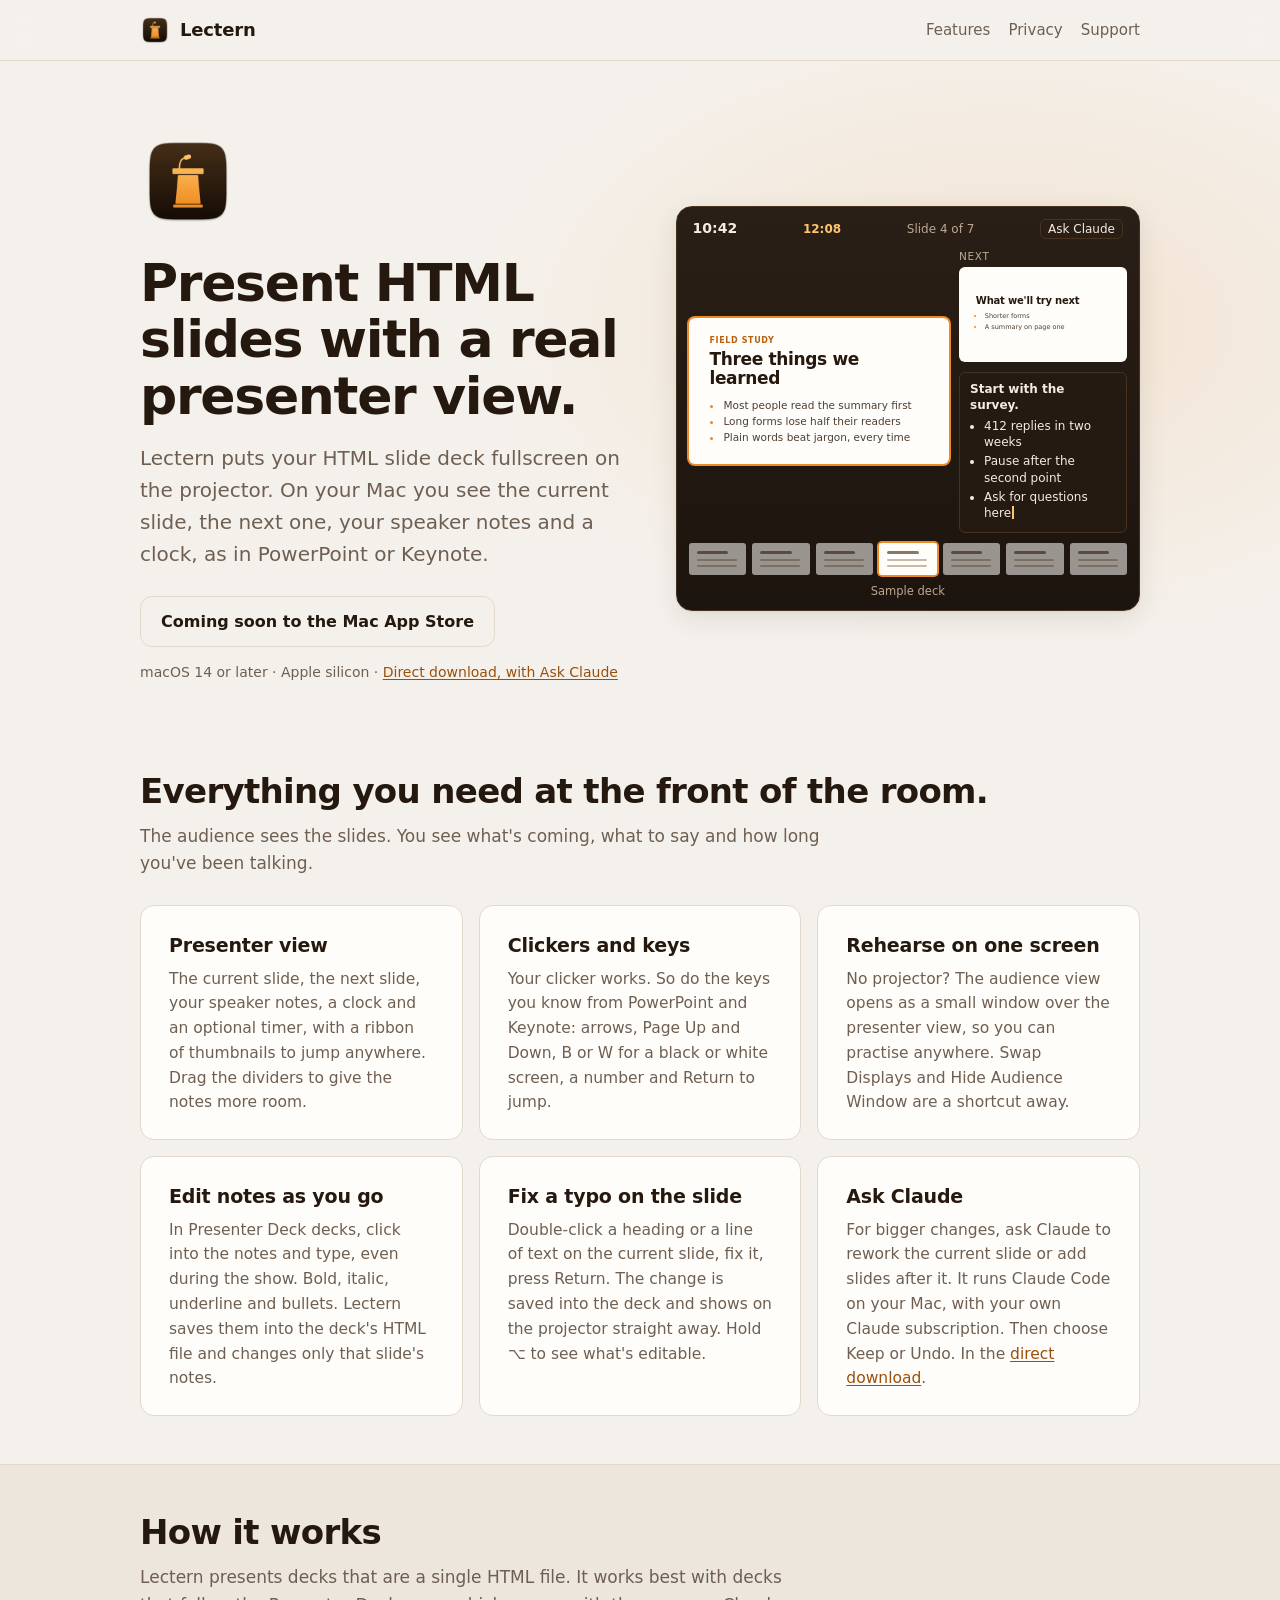
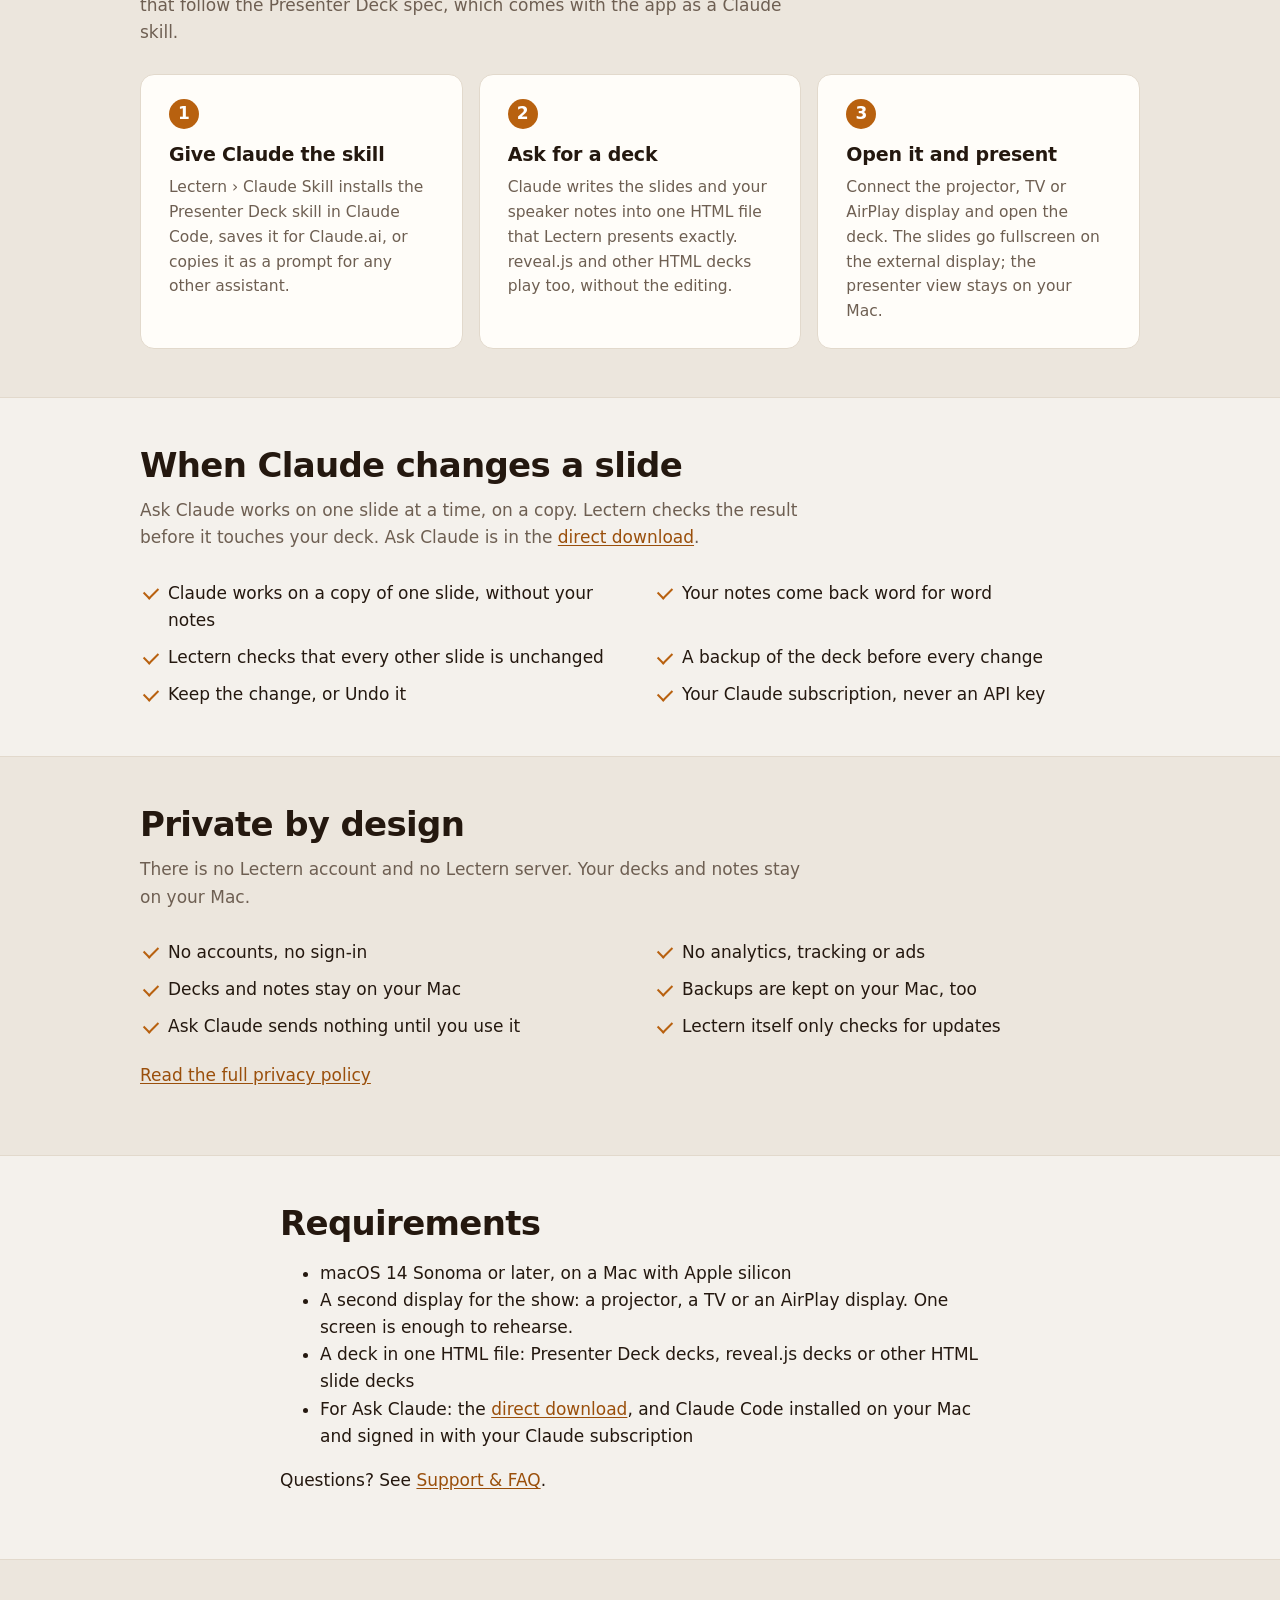
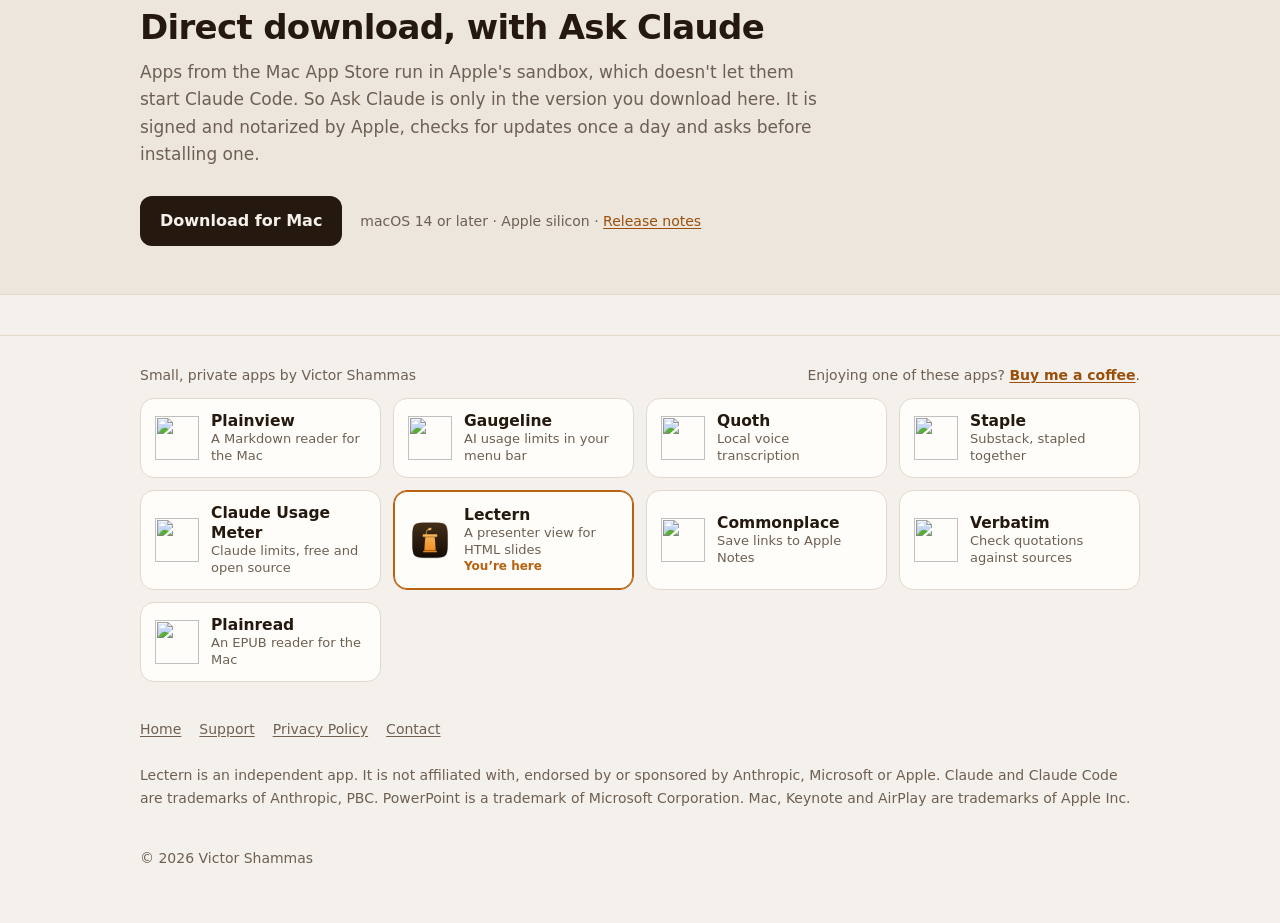
==== commit 7919a9ba: "App bar: add Plainread Plainread, an EPUB reader for the Mac (coming soon), joins the row of apps at" ====
--- a/docs/index.html
+++ b/docs/index.html
@@ -161,6 +161,7 @@
       <a class="app-tile current" aria-current="page" href="https://victorshammas.com/lectern/"><img src="icon.png" alt="" width="44" height="44"><span><strong>Lectern</strong><small>A presenter view for HTML slides</small><em>You’re here</em></span></a>
       <a class="app-tile" href="https://victorshammas.com/commonplace/"><img src="https://victorshammas.com/commonplace/icon.png" alt="" width="44" height="44"><span><strong>Commonplace</strong><small>Save links to Apple Notes</small></span></a>
       <a class="app-tile" href="https://victorshammas.com/verbatim/"><img src="https://victorshammas.com/verbatim/icon.png" alt="" width="44" height="44"><span><strong>Verbatim</strong><small>Check quotations against sources</small></span></a>
+      <a class="app-tile" href="https://victorshammas.com/plainread/"><img src="https://victorshammas.com/plainread/icon.png" alt="" width="44" height="44"><span><strong>Plainread</strong><small>An EPUB reader for the Mac</small></span></a>
     </div>
   </div>
 </section>
